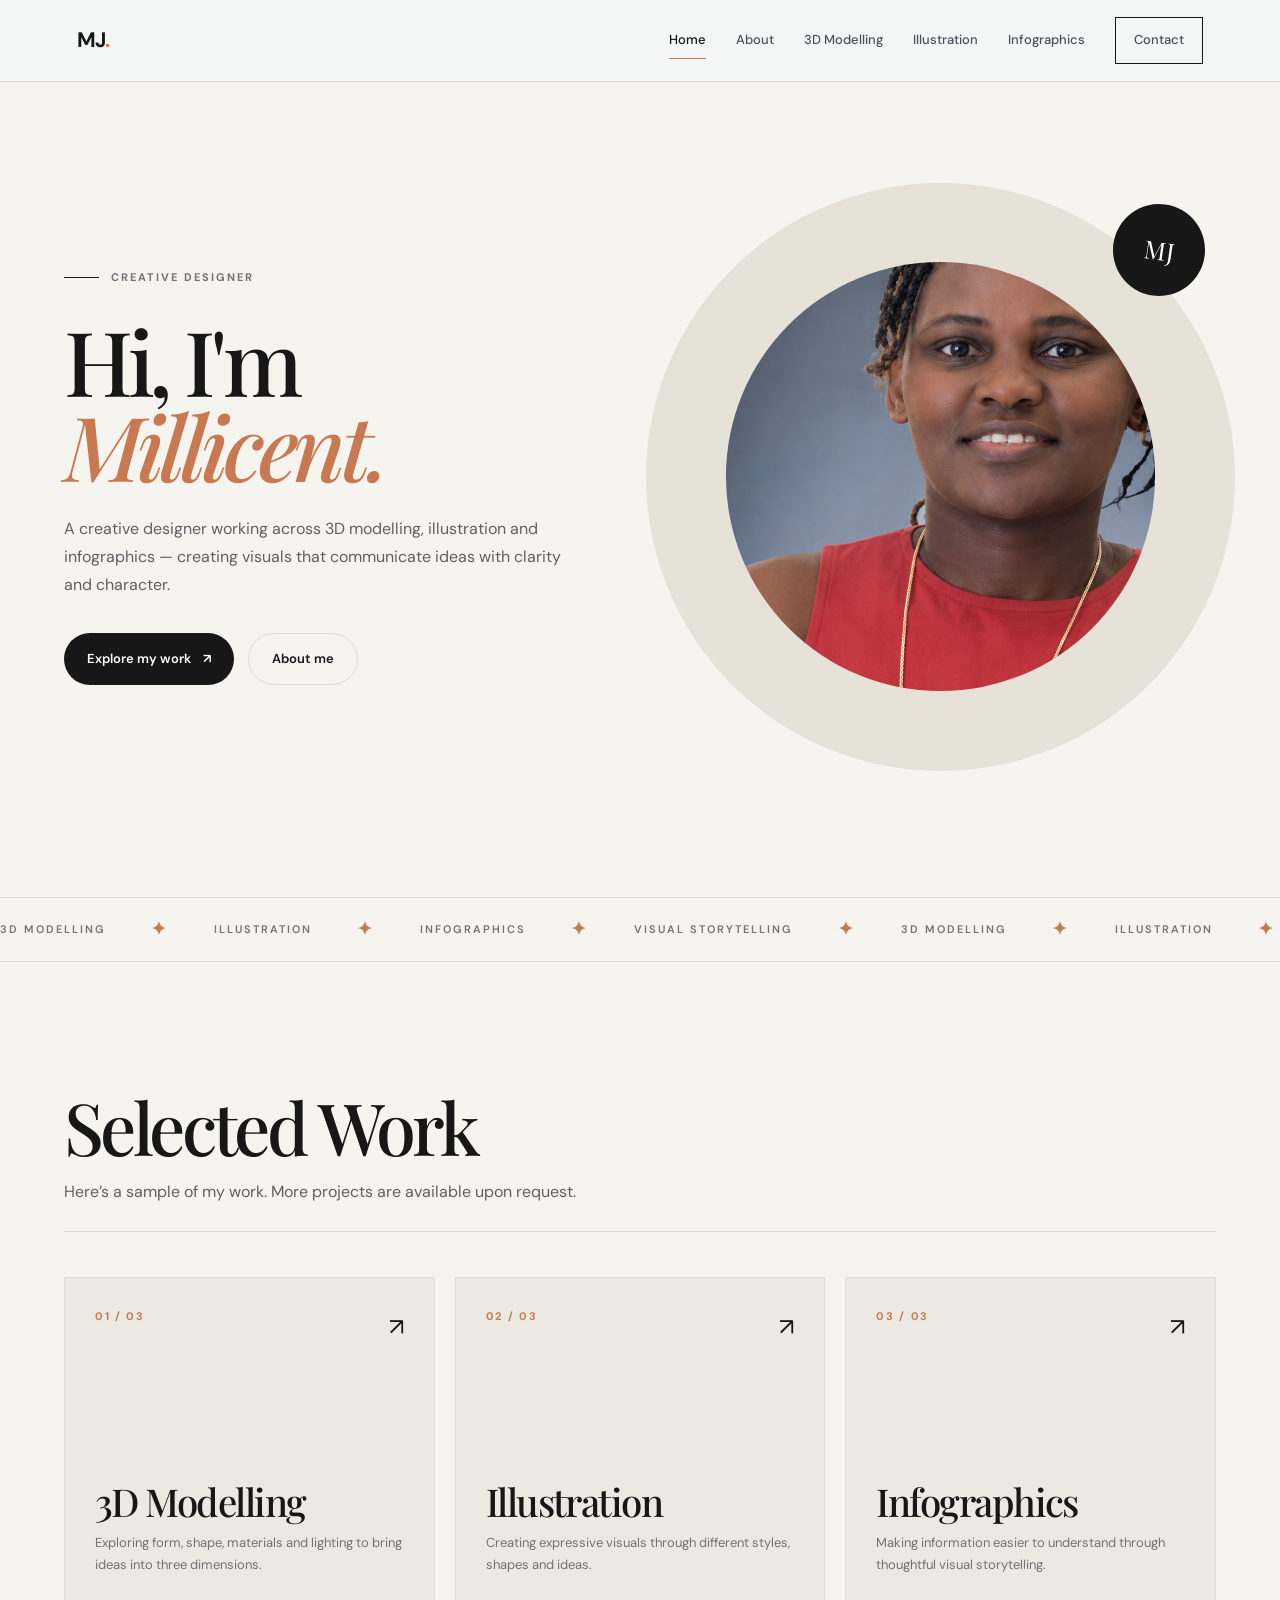
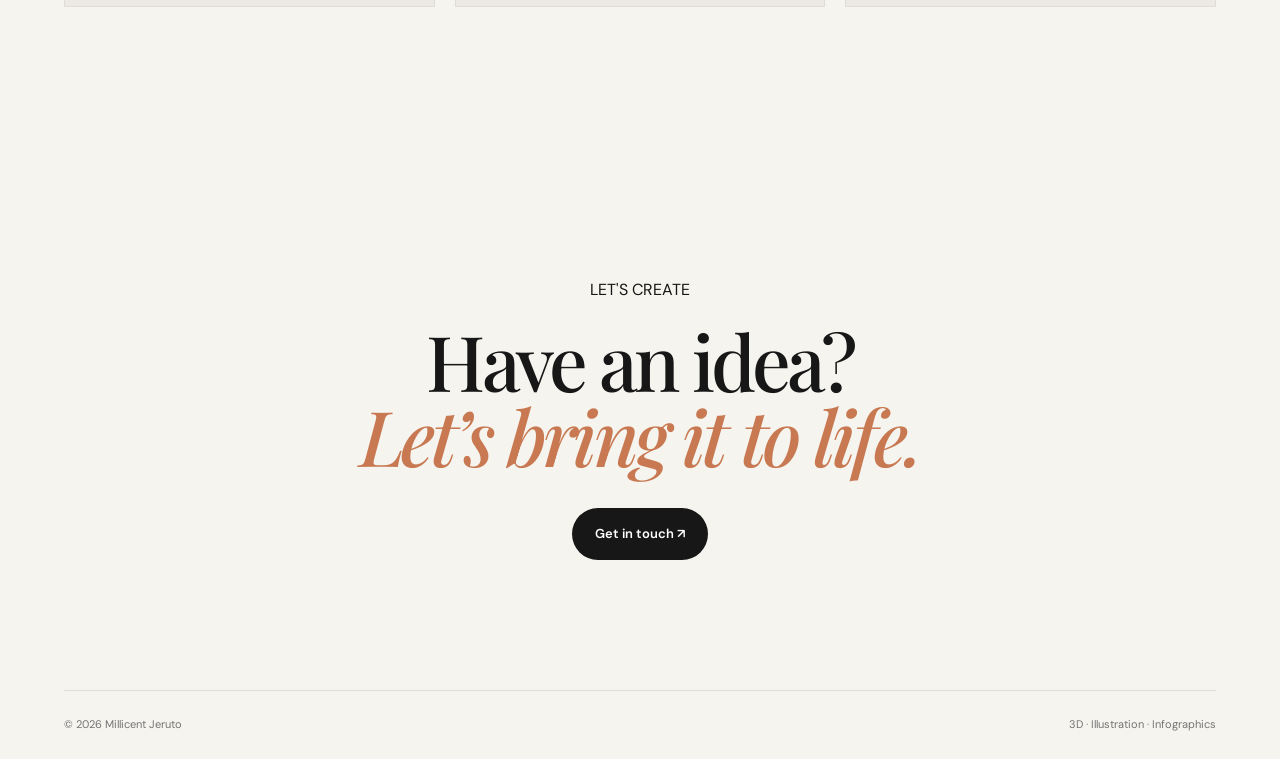
==== index.html @ 06db24f7 "Update index.html" ====
<!DOCTYPE html>
<html lang="en">

<head>
  <meta charset="UTF-8">
  <meta name="viewport" content="width=device-width, initial-scale=1.0">

  <meta
    name="description"
    content="Millicent Jeruto — creative designer specializing in 3D modelling, illustration and infographics."
  >

  <title>Millicent Jeruto | Creative Designer</title>

  <link rel="preconnect" href="https://fonts.googleapis.com">
  <link rel="preconnect" href="https://fonts.gstatic.com" crossorigin>

  <link
    href="https://fonts.googleapis.com/css2?family=DM+Sans:wght@400;500;600;700&family=Playfair+Display:ital,wght@0,500;0,600;1,500&display=swap"
    rel="stylesheet"
  >

  <link rel="stylesheet" href="style.css">

  <style>

    :root {
      --ink: #171717;
      --muted: #737373;
      --line: #deddd8;
      --paper: #f5f4ef;
      --white: #ffffff;
      --accent: #c87952;
    }

    * {
      box-sizing: border-box;
    }

    html {
      scroll-behavior: smooth;
    }

    body {
      margin: 0;
      background: var(--paper);
      color: var(--ink);
      font-family: "DM Sans", sans-serif;
    }

    a {
      color: inherit;
    }


    /* ================= NAVIGATION ================= */

    .nav {
      position: relative;
      z-index: 20;

      width: 100%;
      margin: 0;
      padding: 16px 6%;

      display: flex;
      align-items: center;
      justify-content: space-between;

      background: #f4f5f5;
      border-bottom: 1px solid var(--line);
    }

    .brand {
      font-size: 21px;
      font-weight: 700;
      letter-spacing: -1px;
      text-decoration: none;
    }

    .brand span {
      color: var(--accent);
    }

    .nav nav {
      display: flex;
      align-items: center;
      gap: 30px;
    }

    .nav nav a {
      text-decoration: none;
      font-size: 13px;
      font-weight: 500;
      position: relative;
      transition: opacity .25s ease;
    }

    .nav nav a:hover {
      opacity: .55;
    }

    .nav nav a.active::after {
      content: "";
      position: absolute;
      left: 0;
      right: 0;
      bottom: -8px;
      height: 1px;
      background: var(--accent);
    }

    .nav .nav-contact {
      padding: 12px 18px;
      border: 1px solid var(--ink);
      border-radius: 0;
    }

    .nav .nav-contact::after {
      display: none;
    }

    .menu-toggle {
      display: none;
      border: 0;
      background: none;
      font-size: 25px;
      cursor: pointer;
    }


    /* ================= HERO ================= */

    .home-hero {
      min-height: calc(100vh - 85px);
      width: min(1400px, 90vw);
      margin: 0 auto;
      padding: 45px 0 70px;

      display: grid;
      grid-template-columns: 1fr 1fr;
      gap: 50px;
      align-items: center;
    }

    .hero-content {
      width: 100%;
      max-width: 620px;
      margin: 0 auto;
    }

    .hero-label {
      display: flex;
      align-items: center;
      gap: 12px;

      margin-bottom: 30px;

      font-size: 11px;
      font-weight: 700;
      letter-spacing: .18em;

      color: var(--muted);
    }

    .hero-label::before {
      content: "";

      width: 35px;
      height: 1px;

      background: var(--ink);
    }

    .home-hero h1 {
      font-family: "Playfair Display", serif;

      font-size: clamp(58px, 7vw, 100px);

      line-height: .95;
      letter-spacing: -.06em;

      font-weight: 500;

      margin: 0;
    }

    .home-hero h1 em {
      font-style: italic;
      color: var(--accent);
    }

    .hero-description {
      max-width: 500px;

      margin: 28px 0 34px;

      font-size: 16px;
      line-height: 1.75;

      color: #606060;
    }

    .hero-actions {
      display: flex;
      align-items: center;
      gap: 14px;
      flex-wrap: wrap;
    }

    .home-button {
      display: inline-flex;
      align-items: center;
      justify-content: center;
      gap: 12px;

      min-height: 52px;
      padding: 0 23px;

      border-radius: 100px;

      text-decoration: none;

      font-size: 13px;
      font-weight: 600;

      transition:
        transform .25s ease,
        background .25s ease,
        color .25s ease;
    }

    .home-button:hover {
      transform: translateY(-3px);
    }

    .home-button.dark {
      background: var(--ink);
      color: white;
    }

    .home-button.dark:hover {
      background: var(--accent);
    }

    .home-button.light {
      border: 1px solid var(--line);
      background: transparent;
    }

    .home-button.light:hover {
      background: white;
    }


    /* ================= HERO IMAGE ================= */

    .hero-art {
      position: relative;

      min-height: 650px;
      width: 100%;

      display: flex;
      align-items: center;
      justify-content: center;
    }

    .hero-circle {
      position: absolute;

      width: min(46vw, 650px);
      height: min(46vw, 650px);

      border-radius: 50%;

      background: #e7e2d8;
    }

    .portrait {
      position: relative;
      z-index: 2;

      width: min(39vw, 520px);
      height: min(39vw, 520px);

      overflow: hidden;

      background: transparent;

      border-radius: 50%;
      border: none;
      box-shadow: none;
    }

    .portrait img {
      width: 100%;
      height: 100%;

      display: block;

      border-radius: 50%;

      object-fit: cover;
      object-position: center;

      transform: scale(.86);
    }

    .portrait-placeholder {
      width: 100%;
      height: 100%;

      display: none;
      flex-direction: column;

      justify-content: center;
      align-items: center;

      text-align: center;

      border-radius: 50%;
    }

    .portrait-placeholder strong {
      font-family: "Playfair Display", serif;
      font-size: 90px;
      font-weight: 500;
    }

    .portrait-placeholder span {
      font-size: 10px;
      letter-spacing: .15em;
      text-transform: uppercase;
    }


    /* ================= FLOATING MJ ================= */

    .floating-number {
      position: absolute;
      z-index: 4;

      top: 8%;
      right: 2%;

      width: 92px;
      height: 92px;

      border-radius: 50%;

      background: var(--ink);
      color: white;

      display: flex;
      justify-content: center;
      align-items: center;

      font-family: "Playfair Display", serif;
      font-size: 25px;

      transform: rotate(8deg);
    }


    /* ================= MARQUEE ================= */

    .marquee {
      width: 100%;

      overflow: hidden;

      border-top: 1px solid var(--line);
      border-bottom: 1px solid var(--line);

      padding: 17px 0;
    }

    .marquee-track {
      display: flex;
      width: max-content;

      animation: marquee 24s linear infinite;

      will-change: transform;
    }

    .marquee-group {
      display: flex;
      align-items: center;
      flex-shrink: 0;
    }

    .marquee span {
      margin-right: 45px;

      white-space: nowrap;

      font-size: 11px;
      letter-spacing: .18em;
      font-weight: 600;

      color: var(--muted);
    }

    .marquee .dot {
      color: var(--accent);
      font-size: 18px;
    }

    @keyframes marquee {

      from {
        transform: translateX(0);
      }

      to {
        transform: translateX(-50%);
      }

    }


    /* ================= SELECTED WORK ================= */

    .selected-work {
      padding: 130px 5vw 140px;
    }

    .selected-work-inner {
      width: min(1250px, 100%);
      margin: auto;
    }

    .selected-work-heading {
      margin-bottom: 45px;

      border-bottom: 1px solid var(--line);

      padding-bottom: 25px;
    }

    .selected-work-heading h2 {
      margin: 0;

      font-family: "Playfair Display", serif;

      font-size: clamp(48px, 6vw, 72px);

      line-height: .95;

      font-weight: 500;

      letter-spacing: -.05em;
    }

    .selected-work-intro {
      margin: 18px 0 0;

      max-width: 520px;

      font-size: 16px;

      line-height: 1.75;

      color: #606060;
    }

    .selected-work-grid {
      display: grid;

      grid-template-columns: repeat(3, 1fr);

      gap: 20px;
    }

    .work-card {
      position: relative;

      min-height: 330px;

      padding: 30px;

      display: flex;
      flex-direction: column;
      justify-content: space-between;

      background: #ebe9e2;

      border: 1px solid var(--line);

      text-decoration: none;

      overflow: hidden;

      transition:
        transform .35s ease,
        background .35s ease,
        color .35s ease;
    }

    .work-card:hover {
      transform: translateY(-8px);

      background: var(--ink);

      color: white;
    }

    .work-card-top {
      position: relative;
      z-index: 2;

      display: flex;

      justify-content: space-between;
      align-items: flex-start;
    }

    .work-number {
      color: var(--accent);

      font-size: 11px;

      font-weight: 700;

      letter-spacing: .15em;
    }

    .work-arrow {
      font-size: 24px;

      transition: transform .3s ease;
    }

    .work-card:hover .work-arrow {
      transform: translate(5px, -5px);
    }

    .work-card-bottom {
      position: relative;
      z-index: 2;
    }

    .work-card h3 {
      margin: 0 0 12px;

      font-family: "Playfair Display", serif;

      font-size: clamp(30px, 3vw, 42px);

      line-height: 1;

      font-weight: 500;

      letter-spacing: -.04em;
    }

    .work-card p {
      max-width: 330px;

      margin: 0;

      color: var(--muted);

      font-size: 13px;

      line-height: 1.7;

      transition: color .35s ease;
    }

    .work-card:hover p {
      color: #bdbdbd;
    }


    /* ================= CTA ================= */

    .home-cta {
      padding: 130px 5vw;

      text-align: center;
    }

    .home-cta h2 {
      margin: 20px auto 35px;

      font-family: "Playfair Display", serif;

      font-size: clamp(48px, 6vw, 82px);

      line-height: .98;

      font-weight: 500;

      letter-spacing: -.05em;
    }

    .home-cta h2 em {
      color: var(--accent);
    }


    /* ================= FOOTER ================= */

    footer {
      width: 90vw;

      max-width: 1400px;

      margin: auto;

      padding: 25px 0;

      border-top: 1px solid var(--line);

      display: flex;

      justify-content: space-between;

      gap: 20px;

      color: var(--muted);

      font-size: 11px;
    }


    /* ================= TABLET ================= */

    @media (max-width: 900px) {

      .nav {
        width: 100%;

        padding-left: 6%;
        padding-right: 6%;
      }

      .nav nav {
        display: none;
      }

      .menu-toggle {
        display: block;
      }

      .home-hero {
        width: 88vw;

        grid-template-columns: 1fr;

        padding: 60px 0;

        text-align: center;
      }

      .hero-content {
        max-width: 650px;

        margin: auto;
      }

      .hero-label {
        justify-content: center;
      }

      .hero-description {
        margin-left: auto;
        margin-right: auto;
      }

      .hero-actions {
        justify-content: center;
      }

      .hero-art {
        min-height: 570px;
      }

      .hero-circle {
        width: 500px;
        height: 500px;
      }

      .portrait {
        width: 430px;
        height: 430px;
      }

      .selected-work {
        padding: 110px 6vw;
      }

      .selected-work-grid {
        grid-template-columns: 1fr;
      }

      .work-card {
        min-height: 280px;
      }

      .selected-work-heading {
        text-align: center;
      }

      .selected-work-intro {
        margin-left: auto;
        margin-right: auto;
      }

    }


    /* ================= MOBILE ================= */

    @media (max-width: 600px) {

      .nav {
        width: 100%;

        padding: 22px 6%;
      }

      .home-hero {
        width: 88vw;

        padding: 40px 0 60px;
      }

      .home-hero h1 {
        font-size: 58px;
      }

      .hero-description {
        font-size: 15px;
      }

      .hero-art {
        min-height: 450px;
      }

      .hero-circle {
        width: 350px;
        height: 350px;
      }

      .portrait {
        width: 320px;
        height: 320px;
      }

      .portrait img {
        transform: scale(.82);
      }

      .floating-number {
        width: 68px;
        height: 68px;

        font-size: 20px;

        right: 0;
      }

      .marquee span {
        margin-right: 32px;
      }

      .selected-work {
        padding: 90px 6vw;
      }

      .selected-work-heading {
        margin-bottom: 30px;
      }

      .selected-work-heading h2 {
        font-size: 48px;
      }

      .selected-work-intro {
        font-size: 15px;
      }

      .selected-work-grid {
        gap: 15px;
      }

      .work-card {
        min-height: 250px;

        padding: 25px;
      }

      .work-card h3 {
        font-size: 32px;
      }

      .work-card p {
        font-size: 13px;
      }

      .home-cta {
        padding: 90px 6vw;
      }

      footer {
        width: 88vw;

        flex-direction: column;

        text-align: center;
      }

    }

  </style>
</head>


<body>


  <!-- ================= NAVIGATION ================= -->

  <header class="nav">

    <a class="brand" href="index.html">
      MJ<span>.</span>
    </a>

    <button class="menu-toggle" aria-label="Open menu">
      ☰
    </button>

    <nav>

      <a class="active" href="index.html">
        Home
      </a>

      <a href="about.html">
        About
      </a>

      <a href="3d-modelling.html">
        3D Modelling
      </a>

      <a href="illustration.html">
        Illustration
      </a>

      <a href="infographics.html">
        Infographics
      </a>

      <a class="nav-contact" href="contact.html">
        Contact
      </a>

    </nav>

  </header>


  <main>


    <!-- ================= HERO ================= -->

    <section class="home-hero">

      <div class="hero-content">

        <div class="hero-label">
          CREATIVE DESIGNER
        </div>

        <h1>
          Hi, I'm<br>
          <em>Millicent.</em>
        </h1>

        <p class="hero-description">
          A creative designer working across 3D modelling, illustration and
          infographics — creating visuals that communicate ideas with
          clarity and character.
        </p>

        <div class="hero-actions">

          <a
            class="home-button dark"
            href="3d-modelling.html"
          >
            Explore my work
            <span>↗</span>
          </a>

          <a
            class="home-button light"
            href="about.html"
          >
            About me
          </a>

        </div>

      </div>


      <!-- ================= PROFILE IMAGE ================= -->

      <div class="hero-art">

        <div class="hero-circle"></div>

        <div class="portrait">

          <img
            src="pfp.png"
            alt="Portrait of Millicent Jeruto"
            onerror="
              this.style.display='none';
              this.nextElementSibling.style.display='flex';
            "
          >

          <div class="portrait-placeholder">

            <strong>
              MJ
            </strong>

            <span>
              Creative Designer
            </span>

          </div>

        </div>

        <div class="floating-number">
          MJ
        </div>

      </div>

    </section>


    <!-- ================= CONTINUOUS MARQUEE ================= -->

    <div class="marquee">

      <div class="marquee-track">

        <!-- FIRST COPY -->

        <div class="marquee-group">

          <span>3D MODELLING</span>
          <span class="dot">✦</span>

          <span>ILLUSTRATION</span>
          <span class="dot">✦</span>

          <span>INFOGRAPHICS</span>
          <span class="dot">✦</span>

          <span>VISUAL STORYTELLING</span>
          <span class="dot">✦</span>

        </div>


        <!-- IDENTICAL SECOND COPY FOR SEAMLESS LOOP -->

        <div class="marquee-group" aria-hidden="true">

          <span>3D MODELLING</span>
          <span class="dot">✦</span>

          <span>ILLUSTRATION</span>
          <span class="dot">✦</span>

          <span>INFOGRAPHICS</span>
          <span class="dot">✦</span>

          <span>VISUAL STORYTELLING</span>
          <span class="dot">✦</span>

        </div>

      </div>

    </div>


    <!-- ================= SELECTED WORK ================= -->

    <section class="selected-work">

      <div class="selected-work-inner">

        <div class="selected-work-heading">

          <h2>
            Selected Work
          </h2>

          <p class="selected-work-intro">
            Here’s a sample of my work. More projects are available upon request.
          </p>

        </div>


        <div class="selected-work-grid">


          <!-- 3D MODELLING -->

          <a
            class="work-card"
            href="3d-modelling.html"
          >

            <div class="work-card-top">

              <span class="work-number">
                01 / 03
              </span>

              <span class="work-arrow">
                ↗
              </span>

            </div>


            <div class="work-card-bottom">

              <h3>
                3D Modelling
              </h3>

              <p>
                Exploring form, shape, materials and lighting
                to bring ideas into three dimensions.
              </p>

            </div>

          </a>


          <!-- ILLUSTRATION -->

          <a
            class="work-card"
            href="illustration.html"
          >

            <div class="work-card-top">

              <span class="work-number">
                02 / 03
              </span>

              <span class="work-arrow">
                ↗
              </span>

            </div>


            <div class="work-card-bottom">

              <h3>
                Illustration
              </h3>

              <p>
                Creating expressive visuals through different
                styles, shapes and ideas.
              </p>

            </div>

          </a>


          <!-- INFOGRAPHICS -->

          <a
            class="work-card"
            href="infographics.html"
          >

            <div class="work-card-top">

              <span class="work-number">
                03 / 03
              </span>

              <span class="work-arrow">
                ↗
              </span>

            </div>


            <div class="work-card-bottom">

              <h3>
                Infographics
              </h3>

              <p>
                Making information easier to understand through
                thoughtful visual storytelling.
              </p>

            </div>

          </a>

        </div>

      </div>

    </section>


    <!-- ================= CTA ================= -->

    <section class="home-cta">

      <div class="section-label">
        LET'S CREATE
      </div>

      <h2>
        Have an idea?<br>
        <em>Let’s bring it to life.</em>
      </h2>

      <a
        class="home-button dark"
        href="contact.html"
      >
        Get in touch ↗
      </a>

    </section>


  </main>


  <!-- ================= FOOTER ================= -->

  <footer>

    <span>
      © 2026 Millicent Jeruto
    </span>

    <span>
      3D · Illustration · Infographics
    </span>

  </footer>


  <script src="script.js"></script>

</body>

</html>
---- style.css ----
:root{--bg:#f5f6f7;--ink:#11161b;--muted:#69717a;--line:#d9dde1;--accent:#9b4b3f;--card:#fff;--dark:#17212a}*{box-sizing:border-box}html{scroll-behavior:smooth}body{margin:0;background:var(--bg);color:var(--ink);font-family:"DM Sans",Arial,sans-serif;line-height:1.6}a{color:inherit;text-decoration:none}.nav{height:82px;padding:0 6vw;display:flex;align-items:center;justify-content:space-between;border-bottom:1px solid var(--line);background:rgba(245,246,247,.9);backdrop-filter:blur(14px);position:sticky;top:0;z-index:10}.brand{font-size:1.45rem;font-weight:700;letter-spacing:-.06em}.brand span{color:var(--accent)}nav{display:flex;align-items:center;gap:2rem;font-size:.88rem;font-weight:600}nav a{position:relative;color:#48515a}nav a:hover,nav a.active{color:var(--ink)}nav a.active:after{content:"";position:absolute;left:0;right:0;bottom:-10px;height:2px;background:var(--accent)}.nav-contact{border:1px solid var(--ink);padding:.65rem 1rem}.nav-contact.active:after{display:none}.menu-toggle{display:none;border:0;background:none;font-size:1.5rem}.section{padding:8vw 8vw}.hero{min-height:calc(100vh - 82px);display:grid;grid-template-columns:1.05fr .95fr;align-items:center;gap:7vw}.eyebrow{font-size:.72rem;letter-spacing:.18em;font-weight:700;color:var(--accent);margin:0 0 1.2rem}.hero h1,.page-hero h1,.contact-hero h1{font-size:clamp(4rem,8vw,8rem);line-height:.92;letter-spacing:-.07em;margin:0 0 2rem;font-weight:600}.hero h1 em,.page-hero h1 em,.contact-hero h1 em,h2 em{font-family:"Playfair Display",serif;font-weight:500;color:var(--accent)}.lead{font-size:1.15rem;color:var(--muted);max-width:620px}.hero-copy .lead{max-width:540px}.actions{display:flex;gap:1rem;margin-top:2rem;flex-wrap:wrap}.button{display:inline-flex;gap:.8rem;align-items:center;padding:.9rem 1.25rem;font-weight:700;font-size:.88rem;border:1px solid var(--ink);transition:.25s}.button.primary{background:var(--ink);color:#fff}.button.primary:hover{background:var(--accent);border-color:var(--accent)}.button.ghost:hover{background:#fff}.hero-visual{position:relative;max-width:560px;margin:auto;width:100%}.portrait-frame{aspect-ratio:4/5;background:#dfe3e7;overflow:hidden;position:relative}.portrait-frame img{width:100%;height:100%;object-fit:cover;display:block}.image-placeholder{display:flex;align-items:center;justify-content:center;background:linear-gradient(145deg,#dfe5ea,#b8c3cc)}.placeholder-content{text-align:center;color:#66717a;display:flex;flex-direction:column;gap:.25rem}.placeholder-content span{font-family:"Playfair Display";font-size:5rem;color:#fff}.placeholder-content small{font-size:.75rem}.floating-card{position:absolute;right:-35px;bottom:35px;background:var(--dark);color:#fff;padding:1.3rem 1.5rem;min-width:150px}.floating-card span{font-size:.7rem;color:#b7c0c8}.floating-card p{margin:.5rem 0 0;font-size:.82rem}.intro{padding-bottom:4vw}.intro h2,.cta h2{font-size:clamp(2.5rem,5vw,5rem);line-height:1;letter-spacing:-.05em;margin:.3rem 0 1.5rem}.section-text{max-width:560px;color:var(--muted)}.services{padding-top:2vw;display:grid;gap:1px;background:var(--line)}.service-card{background:var(--bg);padding:2rem 0;display:grid;grid-template-columns:70px 1fr 40px;align-items:center;gap:2rem;border-bottom:1px solid var(--line);transition:.25s}.service-card:hover{padding-left:1.2rem;padding-right:1.2rem;background:#fff}.number{color:var(--accent);font-size:.75rem;font-weight:700}.service-card h3{font-size:1.65rem;margin:0 0 .3rem}.service-card p{margin:0;color:var(--muted);max-width:650px}.arrow{font-size:1.5rem}.cta{background:var(--dark);color:#fff;text-align:center;margin-top:5vw}.cta .eyebrow{color:#c98a7e}.cta .lead{margin:auto}.cta .button{margin-top:1rem}.page-hero{padding-bottom:5vw}.page-hero h1{max-width:900px}.about-grid{display:grid;grid-template-columns:.7fr 1fr;gap:8vw;align-items:center;padding-top:2vw}.portrait-frame.small{max-width:430px}.about-grid h2{font-size:clamp(2rem,4vw,4rem);line-height:1.05;letter-spacing:-.05em;margin:.2rem 0 1.5rem}.about-grid p:not(.eyebrow){color:var(--muted);max-width:650px}.portfolio-grid{display:grid;grid-template-columns:1fr 1fr;gap:5rem 2rem;padding-top:2vw}.project.wide{grid-column:1/-1}.work-image{width:100%;aspect-ratio:4/3;overflow:hidden;background:#dce1e5}.project.wide .work-image{aspect-ratio:16/8}.placeholder-work{display:flex;flex-direction:column;align-items:center;justify-content:center;color:#6c767f;background:linear-gradient(135deg,#dfe4e8,#c3ccd3)}.placeholder-work span{font-size:1rem;font-weight:700;letter-spacing:.12em}.placeholder-work small{font-size:.72rem;margin-top:.4rem}.project h3{font-size:1.25rem;margin:1rem 0 .25rem}.project p{color:var(--muted);margin:0}.contact-hero{min-height:calc(100vh - 82px);display:flex;flex-direction:column;justify-content:center}.contact-hero h1{max-width:1000px}.contact-links{margin-top:3rem;max-width:800px}.contact-links a{display:flex;justify-content:space-between;gap:2rem;padding:1.25rem 0;border-bottom:1px solid var(--line)}.contact-links span{color:var(--muted)}footer{display:flex;justify-content:space-between;padding:2rem 8vw;color:#77808a;font-size:.75rem;border-top:1px solid var(--line)}@media(max-width:850px){.nav{padding:0 5vw}.menu-toggle{display:block}nav{display:none;position:absolute;left:0;right:0;top:82px;background:var(--bg);padding:1.5rem 5vw;border-bottom:1px solid var(--line);flex-direction:column;align-items:flex-start;gap:1.2rem}nav.open{display:flex}.hero{grid-template-columns:1fr;padding-top:12vw}.hero-visual{max-width:480px}.floating-card{right:10px}.section{padding:14vw 7vw}.about-grid,.portfolio-grid{grid-template-columns:1fr}.project.wide{grid-column:auto}.contact-links a{flex-direction:column;gap:.2rem}.service-card{grid-template-columns:45px 1fr 25px;gap:1rem}.hero h1,.page-hero h1,.contact-hero h1{font-size:clamp(3.4rem,16vw,6rem)}footer{padding:1.5rem 7vw;gap:1rem;flex-direction:column}}
.gallery-item{position:relative;border:0;padding:0;width:100%;aspect-ratio:4/3;background:#dce1e5;cursor:pointer;overflow:hidden;display:block;text-align:left}
.gallery-item img{width:100%;height:100%;object-fit:cover;display:block;transition:transform .45s ease}
.gallery-item:hover img{transform:scale(1.035)}
.gallery-item .fallback-label{position:absolute;inset:0;display:flex;align-items:center;justify-content:center;color:#69737c;font-weight:700;letter-spacing:.12em;font-size:.85rem;pointer-events:none}
.gallery-item img:not([style*="display: none"]) + .fallback-label{display:none}
.zoom{position:absolute;right:14px;bottom:14px;background:rgba(17,22,27,.88);color:#fff;padding:.5rem .65rem;font-size:1rem;opacity:0;transition:.25s}
.gallery-item:hover .zoom{opacity:1}
.lightbox{position:fixed;inset:0;background:rgba(10,14,18,.94);display:none;align-items:center;justify-content:center;padding:4vw;z-index:100}
.lightbox.open{display:flex}
.lightbox img{max-width:94vw;max-height:90vh;object-fit:contain;box-shadow:0 20px 70px rgba(0,0,0,.45)}
.lightbox-close{position:absolute;top:22px;right:28px;background:none;border:0;color:#fff;font-size:2.5rem;cursor:pointer}
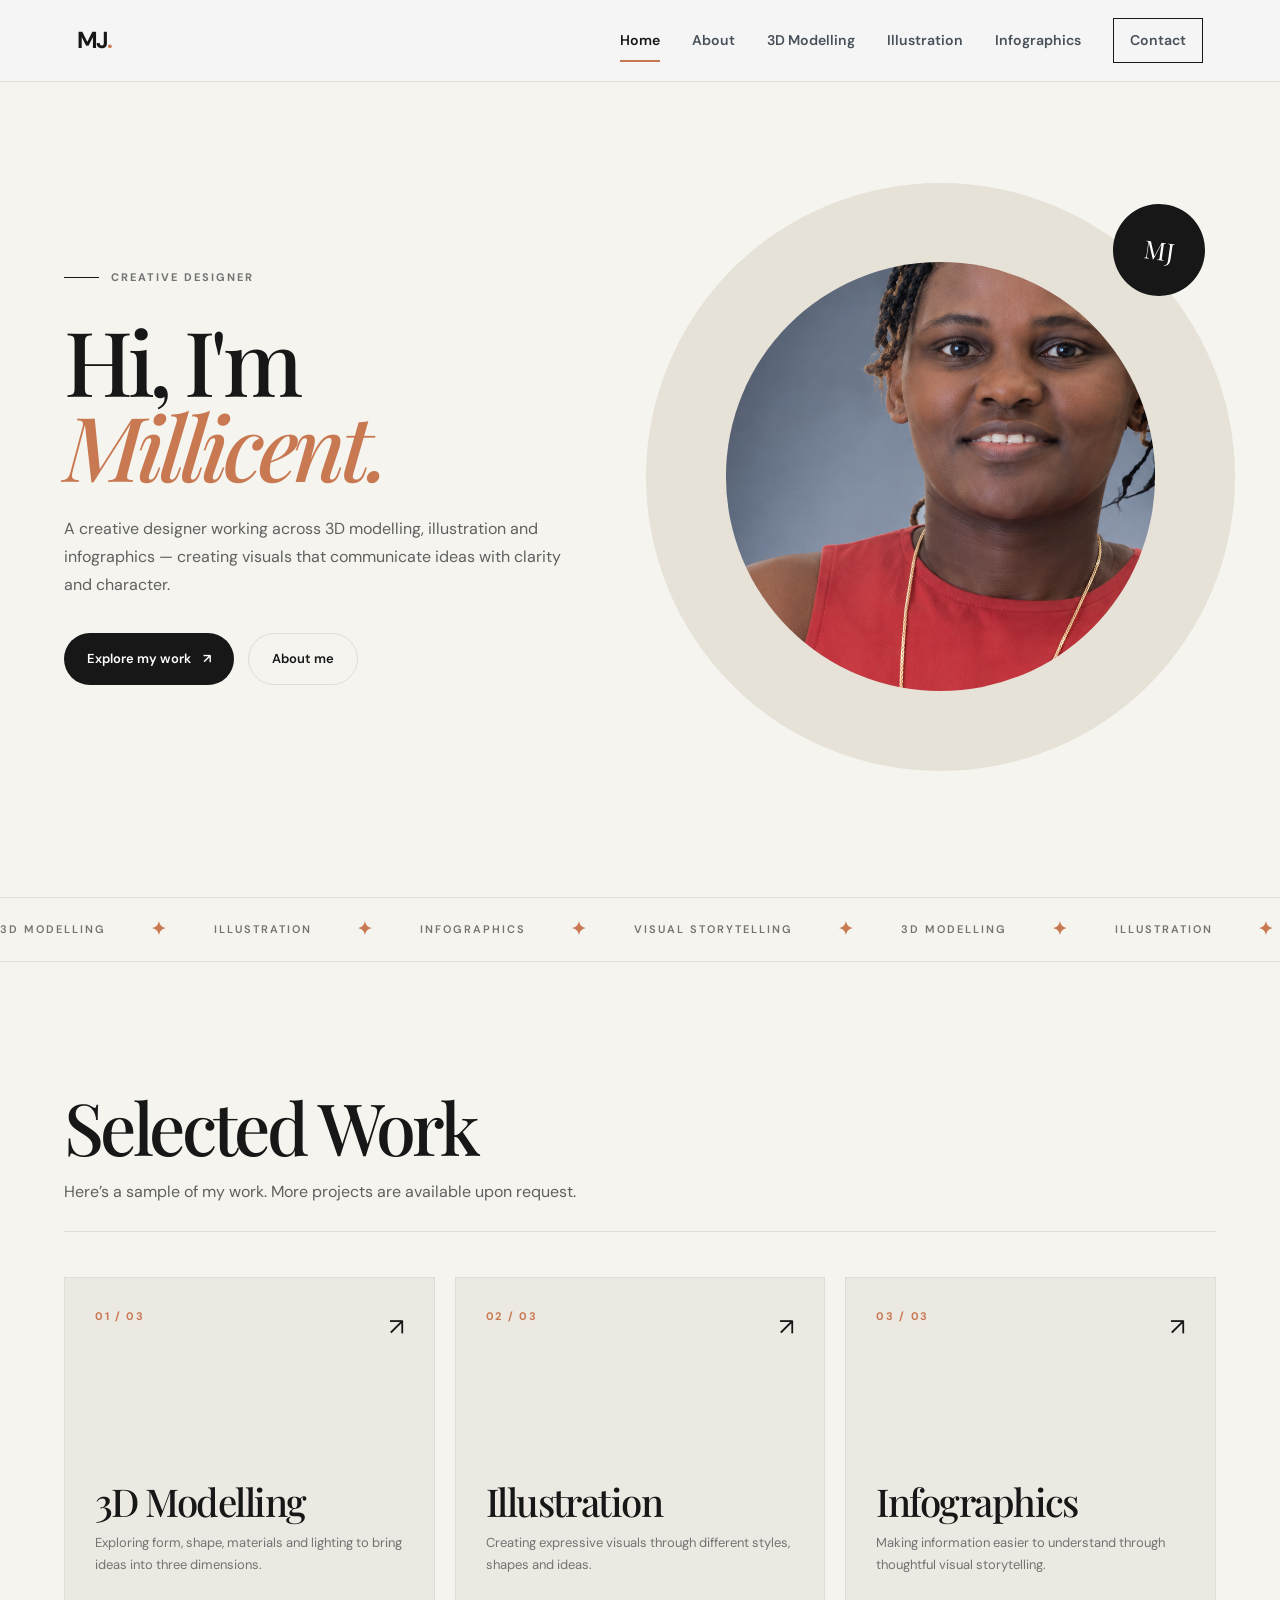
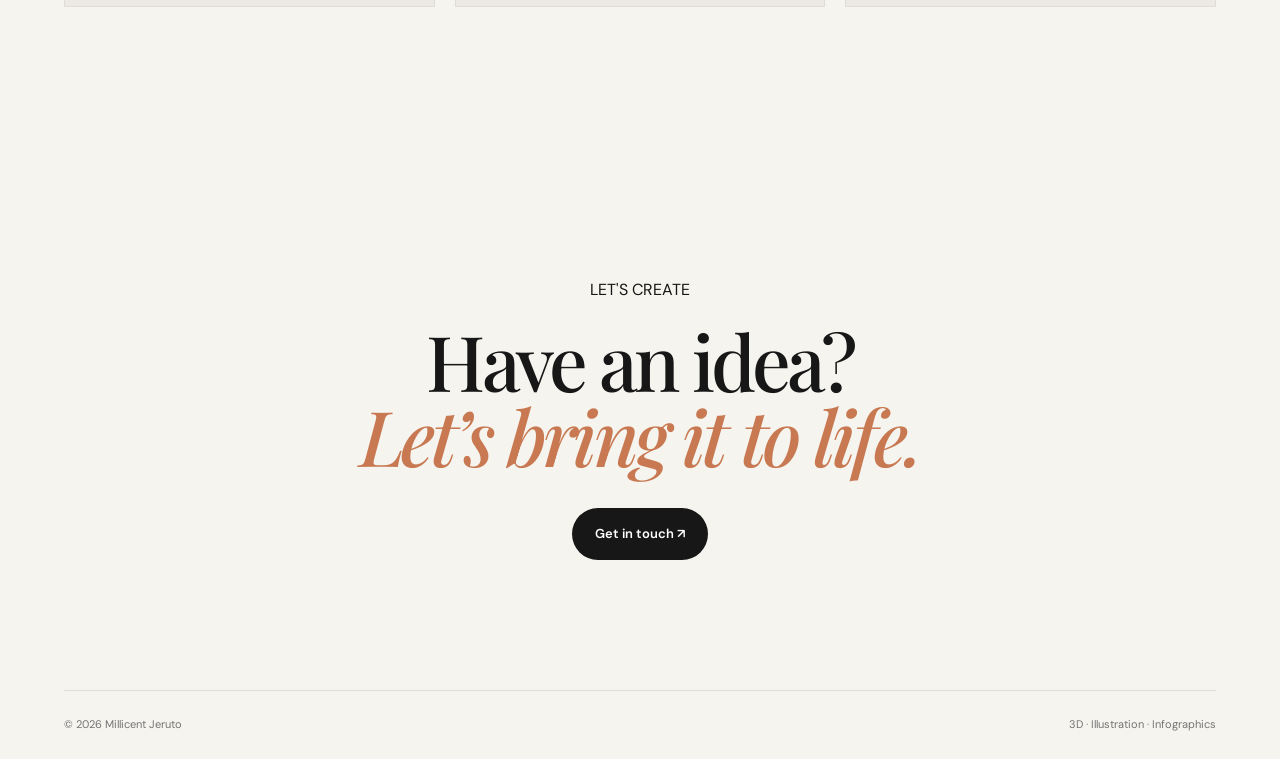
==== commit 7f971ca3: "Update index.html" ====
--- a/index.html
+++ b/index.html
@@ -53,82 +53,6 @@
     }
 
 
-    /* ================= NAVIGATION ================= */
-
-    .nav {
-      position: relative;
-      z-index: 20;
-
-      width: 100%;
-      margin: 0;
-      padding: 16px 6%;
-
-      display: flex;
-      align-items: center;
-      justify-content: space-between;
-
-      background: #f4f5f5;
-      border-bottom: 1px solid var(--line);
-    }
-
-    .brand {
-      font-size: 21px;
-      font-weight: 700;
-      letter-spacing: -1px;
-      text-decoration: none;
-    }
-
-    .brand span {
-      color: var(--accent);
-    }
-
-    .nav nav {
-      display: flex;
-      align-items: center;
-      gap: 30px;
-    }
-
-    .nav nav a {
-      text-decoration: none;
-      font-size: 13px;
-      font-weight: 500;
-      position: relative;
-      transition: opacity .25s ease;
-    }
-
-    .nav nav a:hover {
-      opacity: .55;
-    }
-
-    .nav nav a.active::after {
-      content: "";
-      position: absolute;
-      left: 0;
-      right: 0;
-      bottom: -8px;
-      height: 1px;
-      background: var(--accent);
-    }
-
-    .nav .nav-contact {
-      padding: 12px 18px;
-      border: 1px solid var(--ink);
-      border-radius: 0;
-    }
-
-    .nav .nav-contact::after {
-      display: none;
-    }
-
-    .menu-toggle {
-      display: none;
-      border: 0;
-      background: none;
-      font-size: 25px;
-      cursor: pointer;
-    }
-
-
     /* ================= HERO ================= */
 
     .home-hero {
@@ -153,35 +77,27 @@
       display: flex;
       align-items: center;
       gap: 12px;
-
       margin-bottom: 30px;
 
       font-size: 11px;
       font-weight: 700;
       letter-spacing: .18em;
-
       color: var(--muted);
     }
 
     .hero-label::before {
       content: "";
-
       width: 35px;
       height: 1px;
-
       background: var(--ink);
     }
 
     .home-hero h1 {
       font-family: "Playfair Display", serif;
-
       font-size: clamp(58px, 7vw, 100px);
-
       line-height: .95;
       letter-spacing: -.06em;
-
       font-weight: 500;
-
       margin: 0;
     }
 
@@ -192,12 +108,10 @@
 
     .hero-description {
       max-width: 500px;
-
       margin: 28px 0 34px;
 
       font-size: 16px;
       line-height: 1.75;
-
       color: #606060;
     }
 
@@ -218,7 +132,6 @@
       padding: 0 23px;
 
       border-radius: 100px;
-
       text-decoration: none;
 
       font-size: 13px;
@@ -273,7 +186,6 @@
       height: min(46vw, 650px);
 
       border-radius: 50%;
-
       background: #e7e2d8;
     }
 
@@ -296,7 +208,6 @@
     .portrait img {
       width: 100%;
       height: 100%;
-
       display: block;
 
       border-radius: 50%;
@@ -393,7 +304,6 @@
 
     .marquee span {
       margin-right: 45px;
-
       white-space: nowrap;
 
       font-size: 11px;
@@ -415,7 +325,7 @@
       }
 
       to {
-        transform: translateX(-50%);
+        transform: translateX(-25%);
       }
 
     }
@@ -460,7 +370,6 @@
       max-width: 520px;
 
       font-size: 16px;
-
       line-height: 1.75;
 
       color: #606060;
@@ -631,21 +540,6 @@
 
     @media (max-width: 900px) {
 
-      .nav {
-        width: 100%;
-
-        padding-left: 6%;
-        padding-right: 6%;
-      }
-
-      .nav nav {
-        display: none;
-      }
-
-      .menu-toggle {
-        display: block;
-      }
-
       .home-hero {
         width: 88vw;
 
@@ -716,12 +610,6 @@
     /* ================= MOBILE ================= */
 
     @media (max-width: 600px) {
-
-      .nav {
-        width: 100%;
-
-        padding: 22px 6%;
-      }
 
       .home-hero {
         width: 88vw;
@@ -958,8 +846,6 @@
 
       <div class="marquee-track">
 
-        <!-- FIRST COPY -->
-
         <div class="marquee-group">
 
           <span>3D MODELLING</span>
@@ -977,7 +863,39 @@
         </div>
 
 
-        <!-- IDENTICAL SECOND COPY FOR SEAMLESS LOOP -->
+        <div class="marquee-group" aria-hidden="true">
+
+          <span>3D MODELLING</span>
+          <span class="dot">✦</span>
+
+          <span>ILLUSTRATION</span>
+          <span class="dot">✦</span>
+
+          <span>INFOGRAPHICS</span>
+          <span class="dot">✦</span>
+
+          <span>VISUAL STORYTELLING</span>
+          <span class="dot">✦</span>
+
+        </div>
+
+
+        <div class="marquee-group" aria-hidden="true">
+
+          <span>3D MODELLING</span>
+          <span class="dot">✦</span>
+
+          <span>ILLUSTRATION</span>
+          <span class="dot">✦</span>
+
+          <span>INFOGRAPHICS</span>
+          <span class="dot">✦</span>
+
+          <span>VISUAL STORYTELLING</span>
+          <span class="dot">✦</span>
+
+        </div>
+
 
         <div class="marquee-group" aria-hidden="true">
 
@@ -1041,7 +959,6 @@
 
             </div>
 
-
             <div class="work-card-bottom">
 
               <h3>
@@ -1077,7 +994,6 @@
 
             </div>
 
-
             <div class="work-card-bottom">
 
               <h3>
@@ -1112,7 +1028,6 @@
               </span>
 
             </div>
-
 
             <div class="work-card-bottom">
 
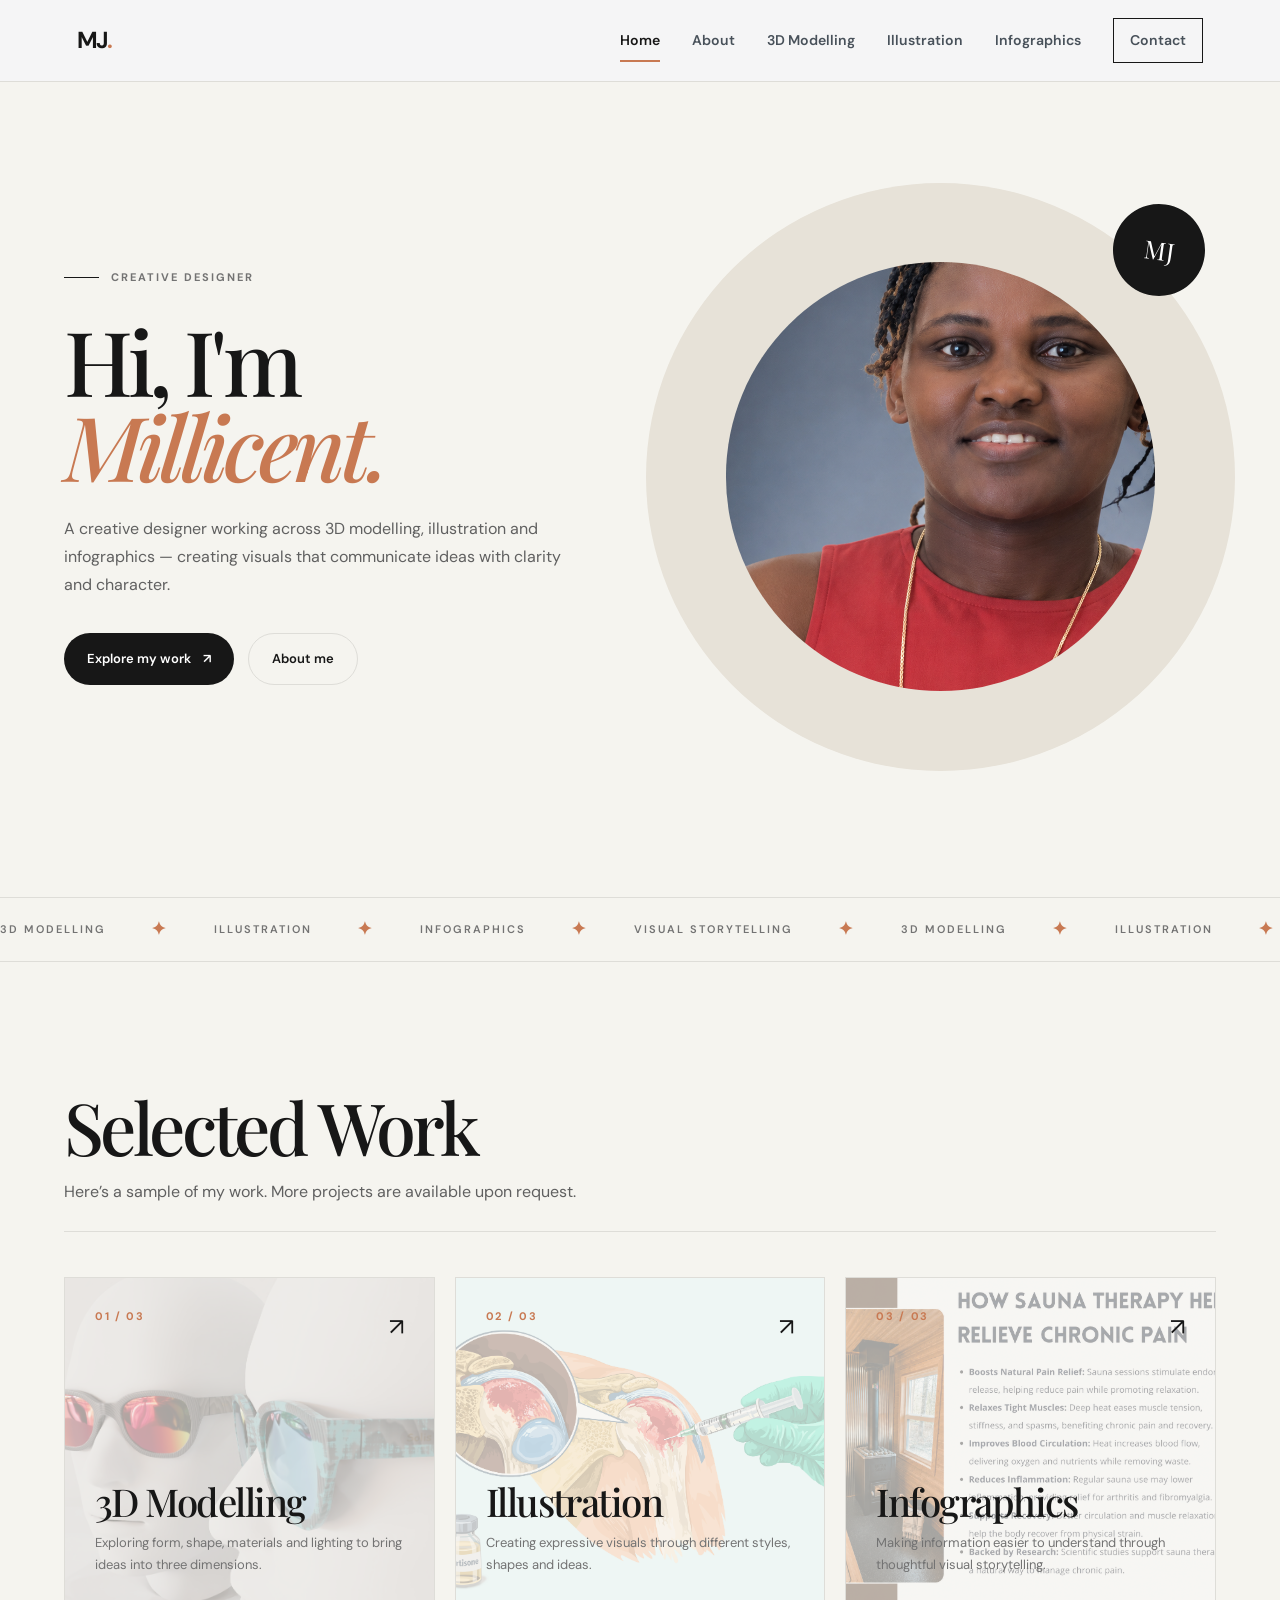
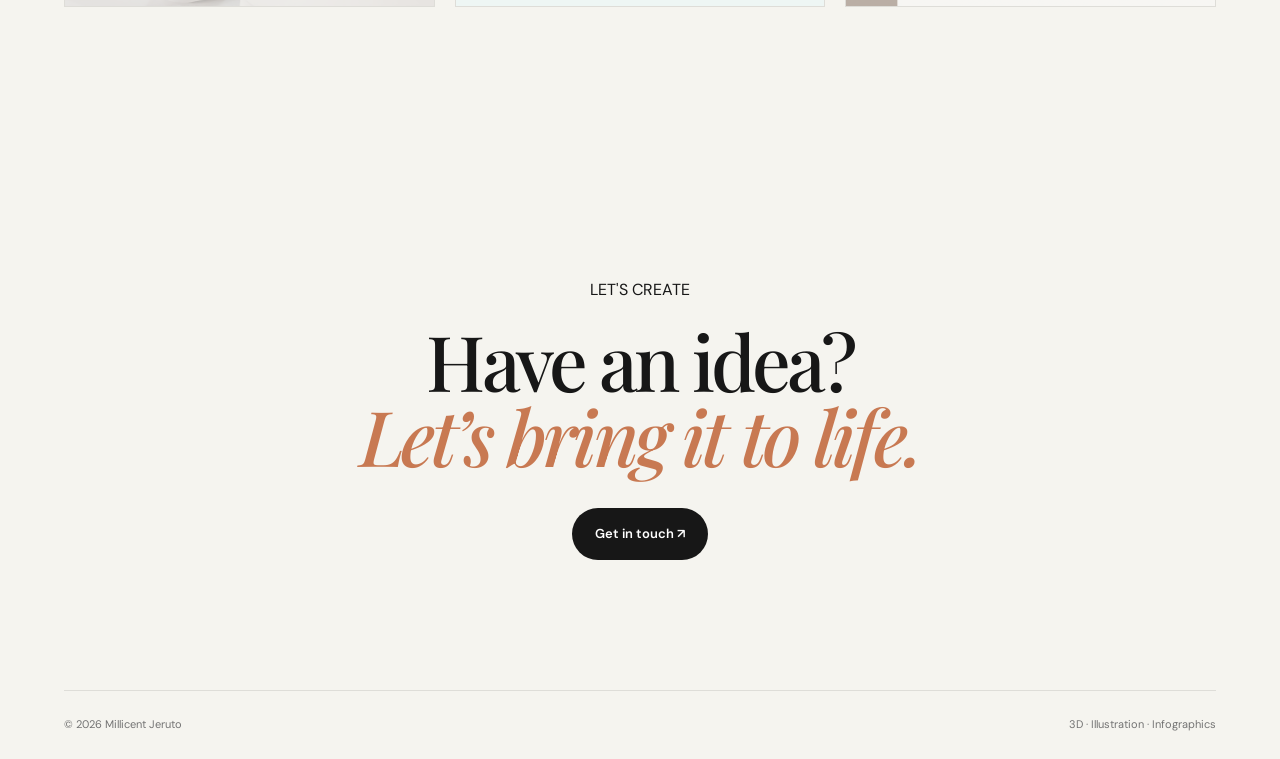
==== commit 9d492729: "Update index.html" ====
--- a/index.html
+++ b/index.html
@@ -394,7 +394,10 @@
       flex-direction: column;
       justify-content: space-between;
 
-      background: #ebe9e2;
+      background-color: #ebe9e2;
+      background-size: cover;
+      background-position: center;
+      background-repeat: no-repeat;
 
       border: 1px solid var(--line);
 
@@ -404,17 +407,54 @@
 
       transition:
         transform .35s ease,
-        background .35s ease,
         color .35s ease;
     }
+
+
+    /* ================= WORK CARD BACKGROUNDS ================= */
+
+    .work-card:nth-child(1) {
+      background-image: url("3d3.jpg");
+    }
+
+    .work-card:nth-child(2) {
+      background-image: url("2.png");
+    }
+
+    .work-card:nth-child(3) {
+      background-image: url("info 4.png");
+    }
+
+
+    /* Light overlay for text readability */
+
+    .work-card::before {
+      content: "";
+
+      position: absolute;
+      inset: 0;
+
+      z-index: 1;
+
+      background: rgba(245, 244, 239, .68);
+
+      transition: background .35s ease;
+    }
+
 
     .work-card:hover {
       transform: translateY(-8px);
 
-      background: var(--ink);
-
       color: white;
     }
+
+
+    /* Darken image slightly when hovering */
+
+    .work-card:hover::before {
+      background: rgba(23, 23, 23, .72);
+    }
+
 
     .work-card-top {
       position: relative;
@@ -1095,5 +1135,4 @@
   <script src="script.js"></script>
 
 </body>
-
 </html>
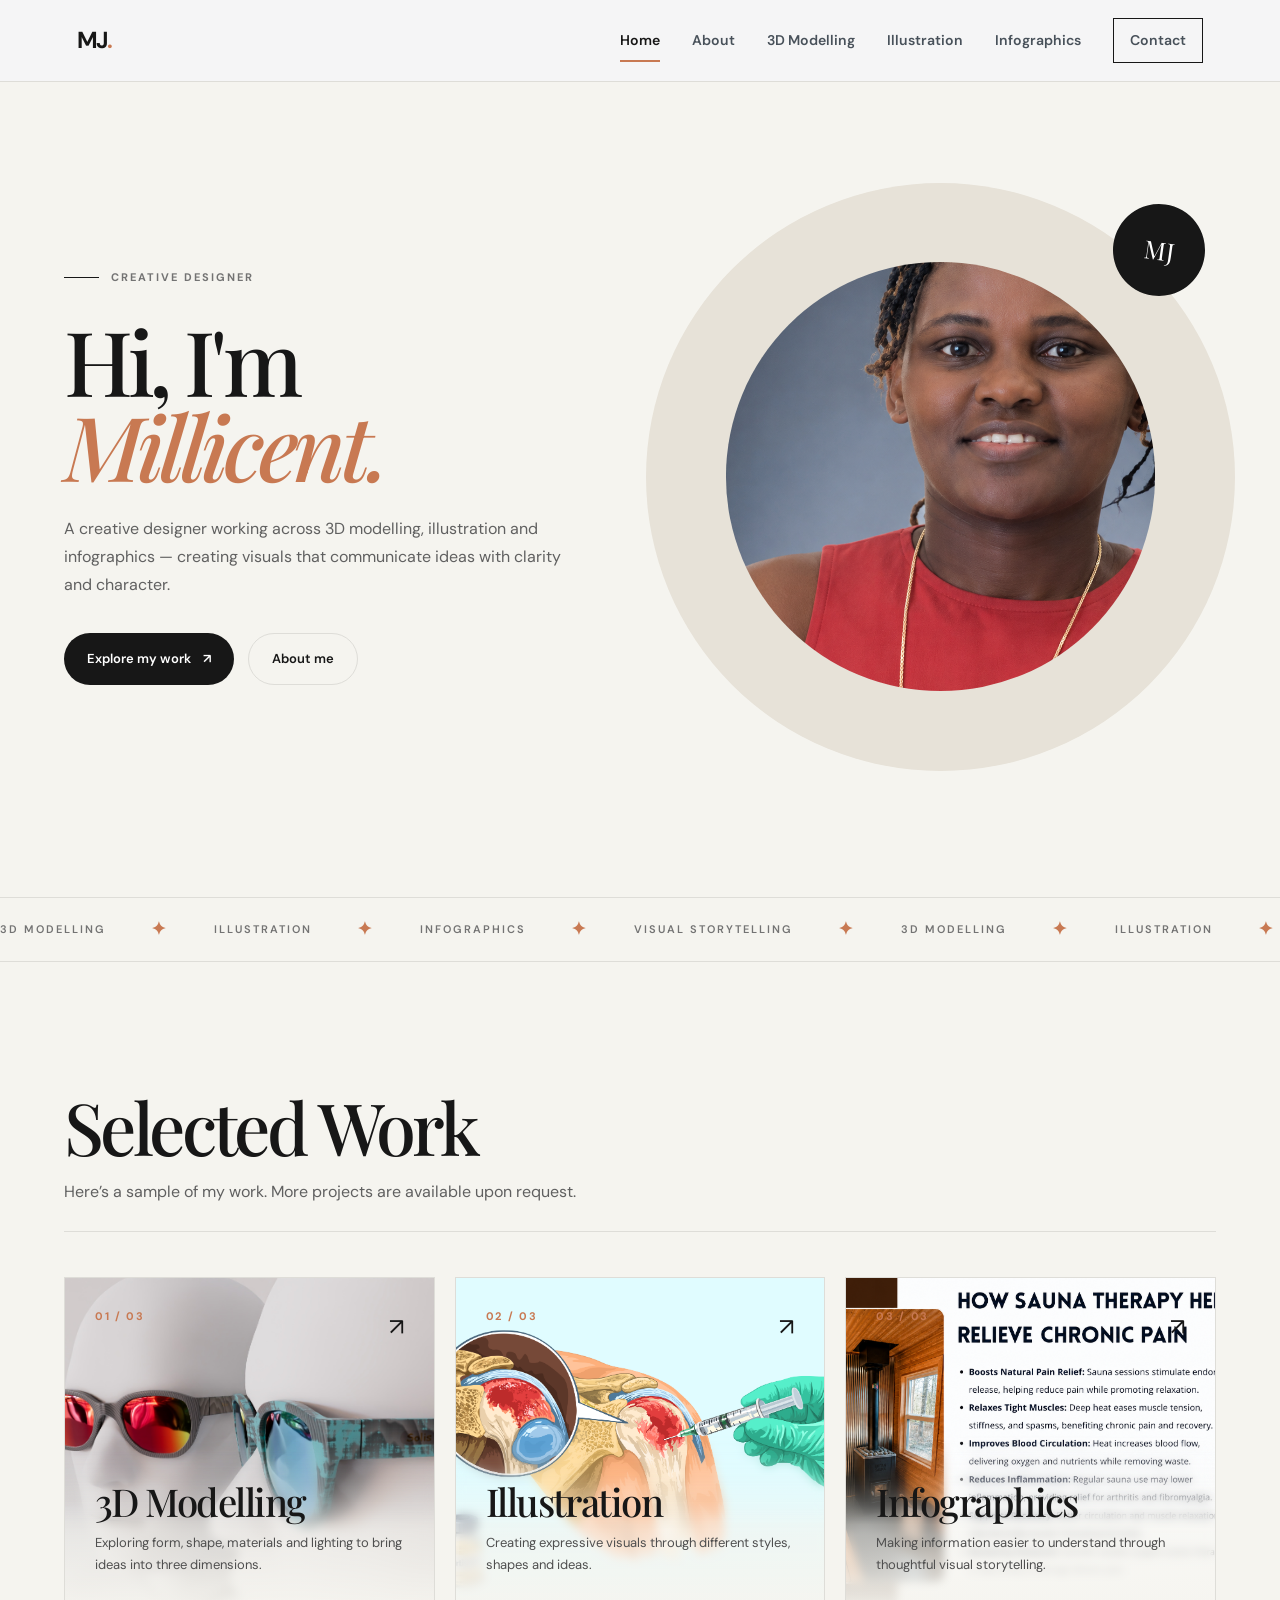
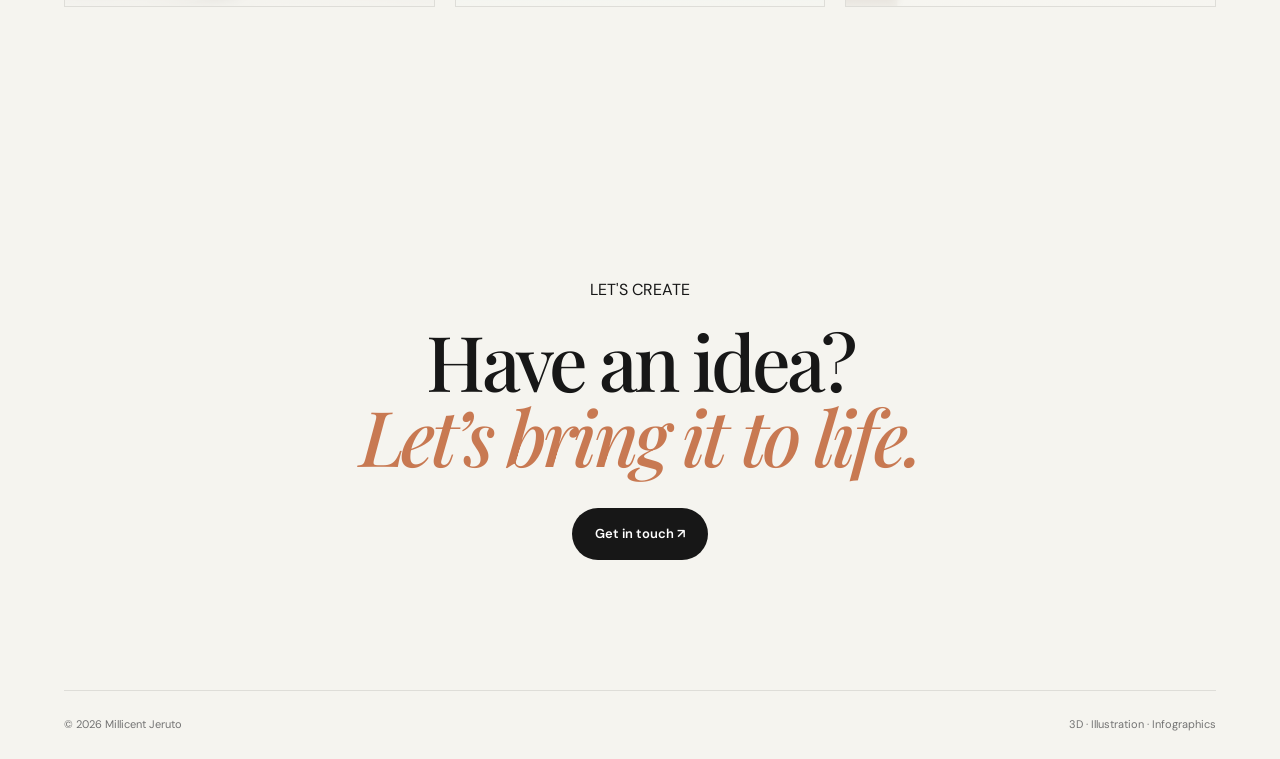
==== commit e60bae2f: "Update index.html" ====
--- a/index.html
+++ b/index.html
@@ -344,9 +344,7 @@
 
     .selected-work-heading {
       margin-bottom: 45px;
-
       border-bottom: 1px solid var(--line);
-
       padding-bottom: 25px;
     }
 
@@ -356,17 +354,13 @@
       font-family: "Playfair Display", serif;
 
       font-size: clamp(48px, 6vw, 72px);
-
       line-height: .95;
-
       font-weight: 500;
-
       letter-spacing: -.05em;
     }
 
     .selected-work-intro {
       margin: 18px 0 0;
-
       max-width: 520px;
 
       font-size: 16px;
@@ -377,150 +371,190 @@
 
     .selected-work-grid {
       display: grid;
-
       grid-template-columns: repeat(3, 1fr);
-
       gap: 20px;
     }
+
+
+    /* ================= WORK CARDS ================= */
 
     .work-card {
       position: relative;
 
       min-height: 330px;
-
       padding: 30px;
 
       display: flex;
       flex-direction: column;
       justify-content: space-between;
 
-      background-color: #ebe9e2;
+      border: 1px solid var(--line);
+
+      text-decoration: none;
+
+      overflow: hidden;
+
       background-size: cover;
       background-position: center;
       background-repeat: no-repeat;
 
-      border: 1px solid var(--line);
-
-      text-decoration: none;
-
-      overflow: hidden;
-
       transition:
         transform .35s ease,
         color .35s ease;
     }
 
-
-    /* ================= WORK CARD BACKGROUNDS ================= */
-
-    .work-card:nth-child(1) {
+    .work-card-3d {
       background-image: url("3d3.jpg");
     }
 
-    .work-card:nth-child(2) {
+    .work-card-illustration {
       background-image: url("2.png");
     }
 
-    .work-card:nth-child(3) {
+    .work-card-infographics {
       background-image: url("info 4.png");
     }
 
 
-    /* Light overlay for text readability */
-
-    .work-card::before {
+    /* ================= BOTTOM GRADIENT BLUR ================= */
+
+    .work-card::after {
       content: "";
 
       position: absolute;
-      inset: 0;
+
+      left: 0;
+      right: 0;
+      bottom: 0;
+
+      height: 52%;
 
       z-index: 1;
 
-      background: rgba(245, 244, 239, .68);
-
-      transition: background .35s ease;
-    }
-
+      background: linear-gradient(
+        to bottom,
+        rgba(245, 244, 239, 0) 0%,
+        rgba(245, 244, 239, .25) 24%,
+        rgba(245, 244, 239, .68) 58%,
+        rgba(245, 244, 239, .96) 100%
+      );
+
+      backdrop-filter: blur(5px);
+      -webkit-backdrop-filter: blur(5px);
+
+      -webkit-mask-image: linear-gradient(
+        to bottom,
+        transparent 0%,
+        rgba(0,0,0,.35) 22%,
+        black 52%,
+        black 100%
+      );
+
+      mask-image: linear-gradient(
+        to bottom,
+        transparent 0%,
+        rgba(0,0,0,.35) 22%,
+        black 52%,
+        black 100%
+      );
+
+      pointer-events: none;
+
+      transition:
+        background .35s ease,
+        backdrop-filter .35s ease;
+    }
+
+
+    /* ================= CARD TOP ================= */
+
+    .work-card-top {
+      position: relative;
+      z-index: 3;
+
+      display: flex;
+      justify-content: space-between;
+      align-items: flex-start;
+    }
+
+    .work-number {
+      color: var(--accent);
+
+      font-size: 11px;
+      font-weight: 700;
+      letter-spacing: .15em;
+    }
+
+    .work-arrow {
+      color: var(--ink);
+
+      font-size: 24px;
+
+      transition:
+        transform .3s ease,
+        color .3s ease;
+    }
+
+
+    /* ================= CARD TEXT ================= */
+
+    .work-card-bottom {
+      position: relative;
+      z-index: 3;
+    }
+
+    .work-card h3 {
+      margin: 0 0 12px;
+
+      font-family: "Playfair Display", serif;
+
+      font-size: clamp(30px, 3vw, 42px);
+
+      line-height: 1;
+
+      font-weight: 500;
+
+      letter-spacing: -.04em;
+
+      color: var(--ink);
+    }
+
+    .work-card p {
+      max-width: 330px;
+
+      margin: 0;
+
+      color: #4f4f4f;
+
+      font-size: 13px;
+
+      line-height: 1.7;
+
+      transition: color .35s ease;
+    }
+
+
+    /* ================= HOVER ================= */
 
     .work-card:hover {
       transform: translateY(-8px);
-
-      color: white;
-    }
-
-
-    /* Darken image slightly when hovering */
-
-    .work-card:hover::before {
-      background: rgba(23, 23, 23, .72);
-    }
-
-
-    .work-card-top {
-      position: relative;
-      z-index: 2;
-
-      display: flex;
-
-      justify-content: space-between;
-      align-items: flex-start;
-    }
-
-    .work-number {
-      color: var(--accent);
-
-      font-size: 11px;
-
-      font-weight: 700;
-
-      letter-spacing: .15em;
-    }
-
-    .work-arrow {
-      font-size: 24px;
-
-      transition: transform .3s ease;
     }
 
     .work-card:hover .work-arrow {
       transform: translate(5px, -5px);
     }
 
-    .work-card-bottom {
-      position: relative;
-      z-index: 2;
-    }
-
-    .work-card h3 {
-      margin: 0 0 12px;
-
-      font-family: "Playfair Display", serif;
-
-      font-size: clamp(30px, 3vw, 42px);
-
-      line-height: 1;
-
-      font-weight: 500;
-
-      letter-spacing: -.04em;
-    }
-
-    .work-card p {
-      max-width: 330px;
-
-      margin: 0;
-
-      color: var(--muted);
-
-      font-size: 13px;
-
-      line-height: 1.7;
-
-      transition: color .35s ease;
-    }
-
-    .work-card:hover p {
-      color: #bdbdbd;
+    .work-card:hover::after {
+      background: linear-gradient(
+        to bottom,
+        rgba(245, 244, 239, 0) 0%,
+        rgba(245, 244, 239, .32) 24%,
+        rgba(245, 244, 239, .76) 58%,
+        rgba(245, 244, 239, .98) 100%
+      );
+
+      backdrop-filter: blur(7px);
+      -webkit-backdrop-filter: blur(7px);
     }
 
 
@@ -528,7 +562,6 @@
 
     .home-cta {
       padding: 130px 5vw;
-
       text-align: center;
     }
 
@@ -555,19 +588,15 @@
 
     footer {
       width: 90vw;
-
       max-width: 1400px;
 
       margin: auto;
-
       padding: 25px 0;
 
       border-top: 1px solid var(--line);
 
       display: flex;
-
       justify-content: space-between;
-
       gap: 20px;
 
       color: var(--muted);
@@ -592,7 +621,6 @@
 
       .hero-content {
         max-width: 650px;
-
         margin: auto;
       }
 
@@ -653,7 +681,6 @@
 
       .home-hero {
         width: 88vw;
-
         padding: 40px 0 60px;
       }
 
@@ -718,8 +745,11 @@
 
       .work-card {
         min-height: 250px;
-
         padding: 25px;
+      }
+
+      .work-card::after {
+        height: 58%;
       }
 
       .work-card h3 {
@@ -902,7 +932,6 @@
 
         </div>
 
-
         <div class="marquee-group" aria-hidden="true">
 
           <span>3D MODELLING</span>
@@ -919,7 +948,6 @@
 
         </div>
 
-
         <div class="marquee-group" aria-hidden="true">
 
           <span>3D MODELLING</span>
@@ -935,7 +963,6 @@
           <span class="dot">✦</span>
 
         </div>
-
 
         <div class="marquee-group" aria-hidden="true">
 
@@ -983,7 +1010,7 @@
           <!-- 3D MODELLING -->
 
           <a
-            class="work-card"
+            class="work-card work-card-3d"
             href="3d-modelling.html"
           >
 
@@ -1018,7 +1045,7 @@
           <!-- ILLUSTRATION -->
 
           <a
-            class="work-card"
+            class="work-card work-card-illustration"
             href="illustration.html"
           >
 
@@ -1053,7 +1080,7 @@
           <!-- INFOGRAPHICS -->
 
           <a
-            class="work-card"
+            class="work-card work-card-infographics"
             href="infographics.html"
           >
 
@@ -1135,4 +1162,5 @@
   <script src="script.js"></script>
 
 </body>
+
 </html>
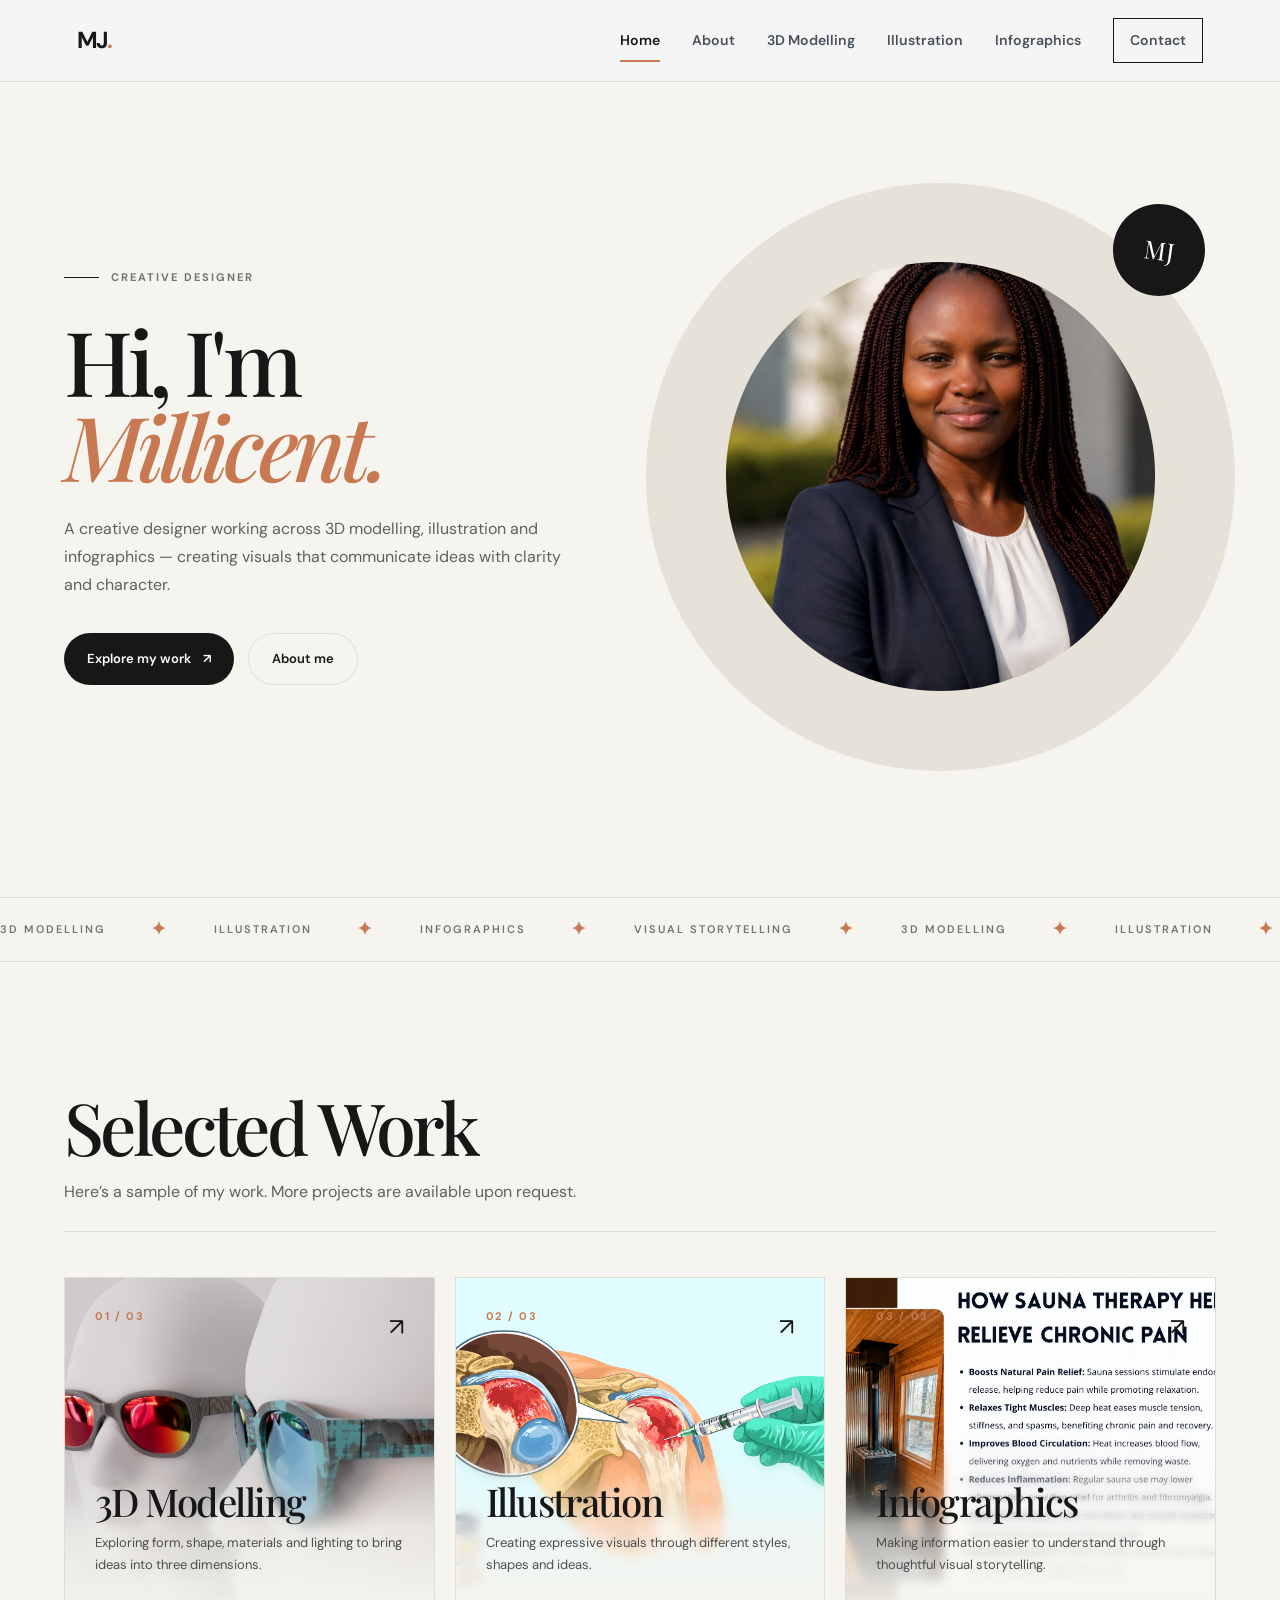
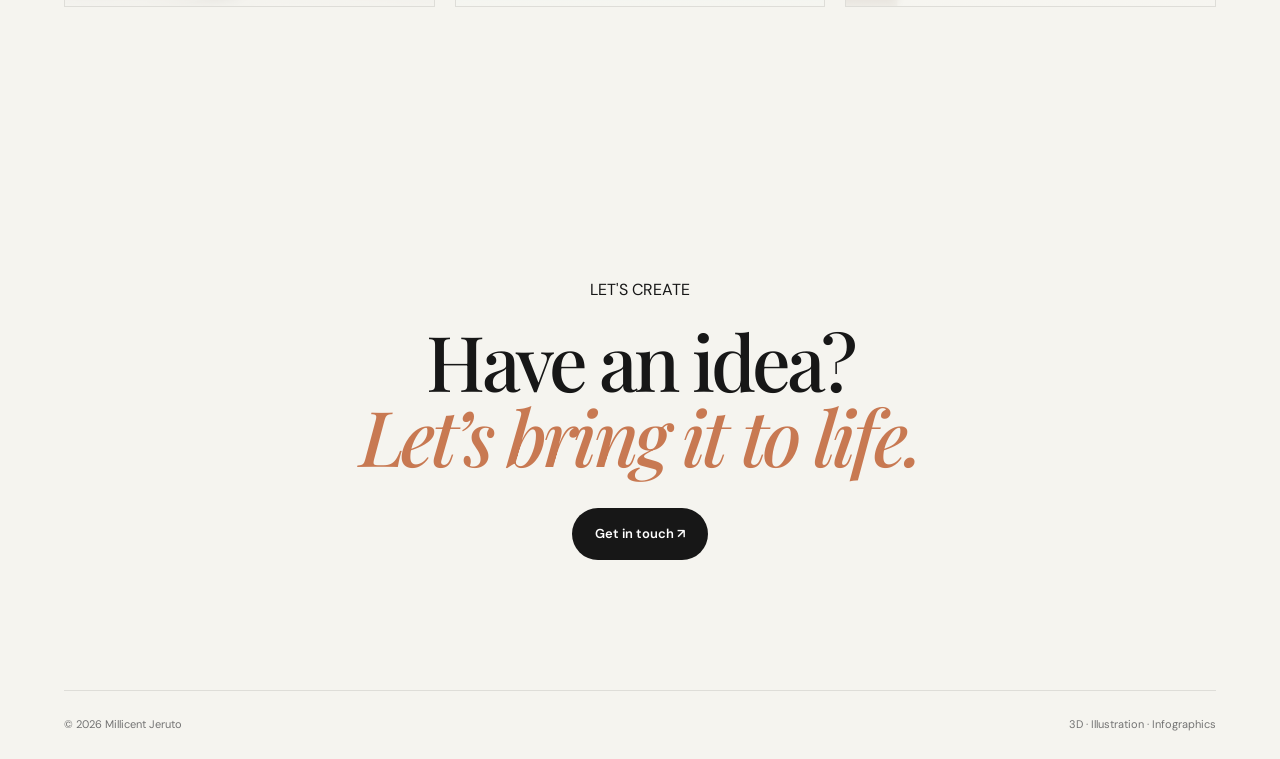
==== commit 9501e175: "Update index.html" ====
--- a/index.html
+++ b/index.html
@@ -278,7 +278,6 @@
 
     .marquee {
       width: 100%;
-
       overflow: hidden;
 
       border-top: 1px solid var(--line);
@@ -879,7 +878,7 @@
         <div class="portrait">
 
           <img
-            src="pfp.png"
+            src="Professional%20photo.png"
             alt="Portrait of Millicent Jeruto"
             onerror="
               this.style.display='none';
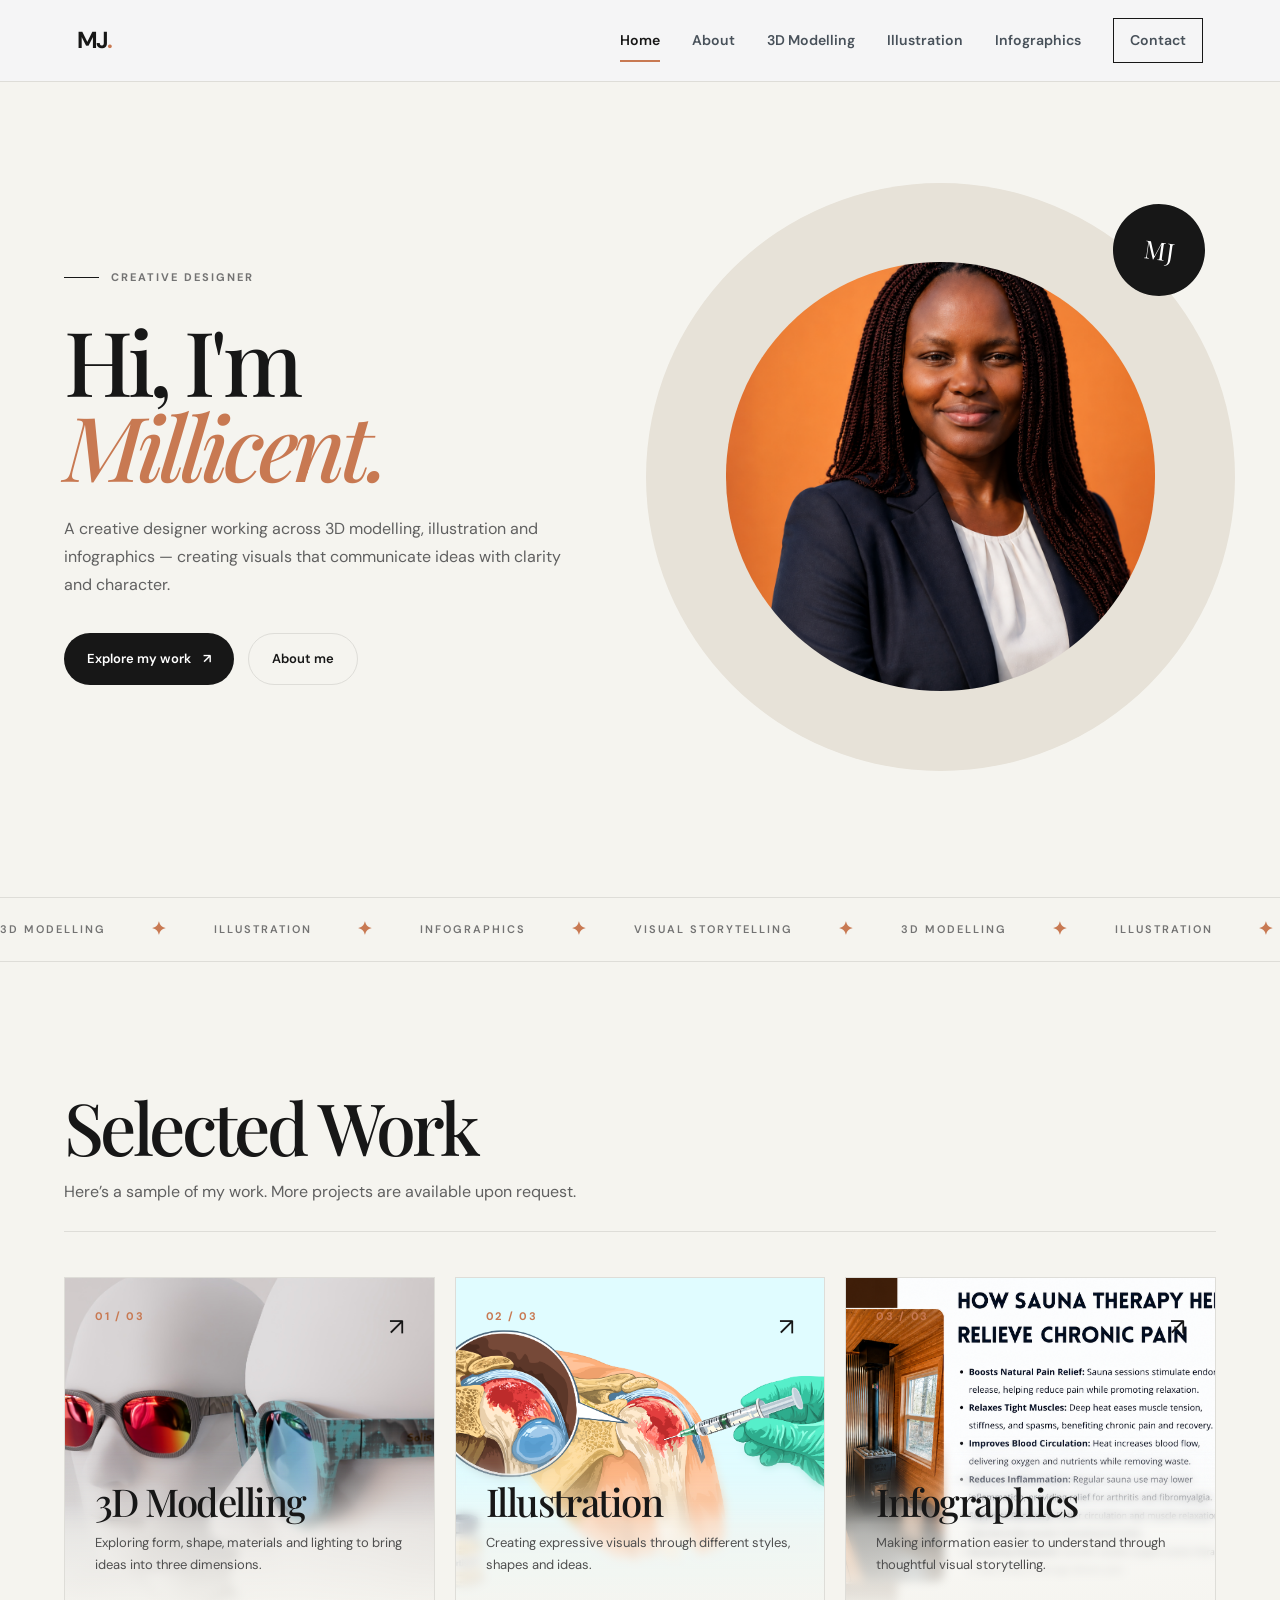
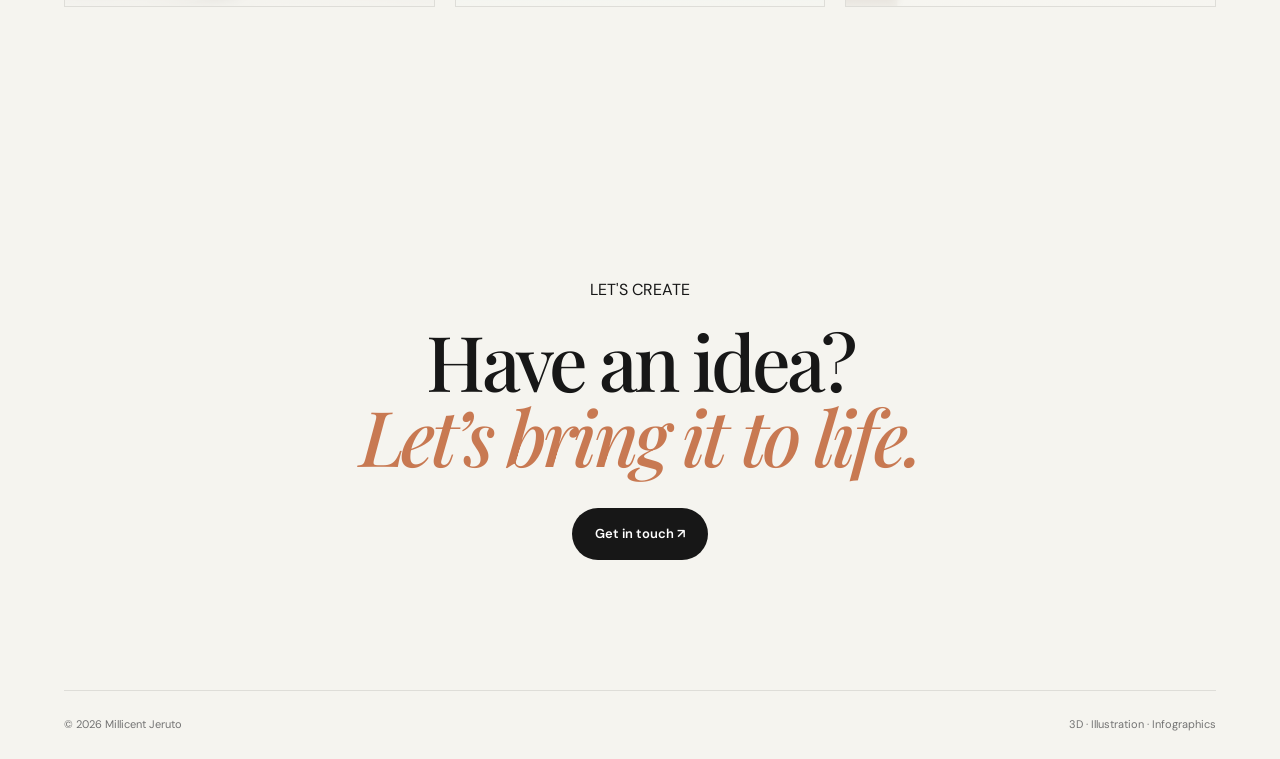
==== commit f3e4b18d: "Update index.html" ====
--- a/index.html
+++ b/index.html
@@ -878,7 +878,7 @@
         <div class="portrait">
 
           <img
-            src="Professional%20photo.png"
+            src="ChatGPT%20Image%20Aug%2024%2C%202026%2C%2003_54_03%20PM.png"
             alt="Portrait of Millicent Jeruto"
             onerror="
               this.style.display='none';
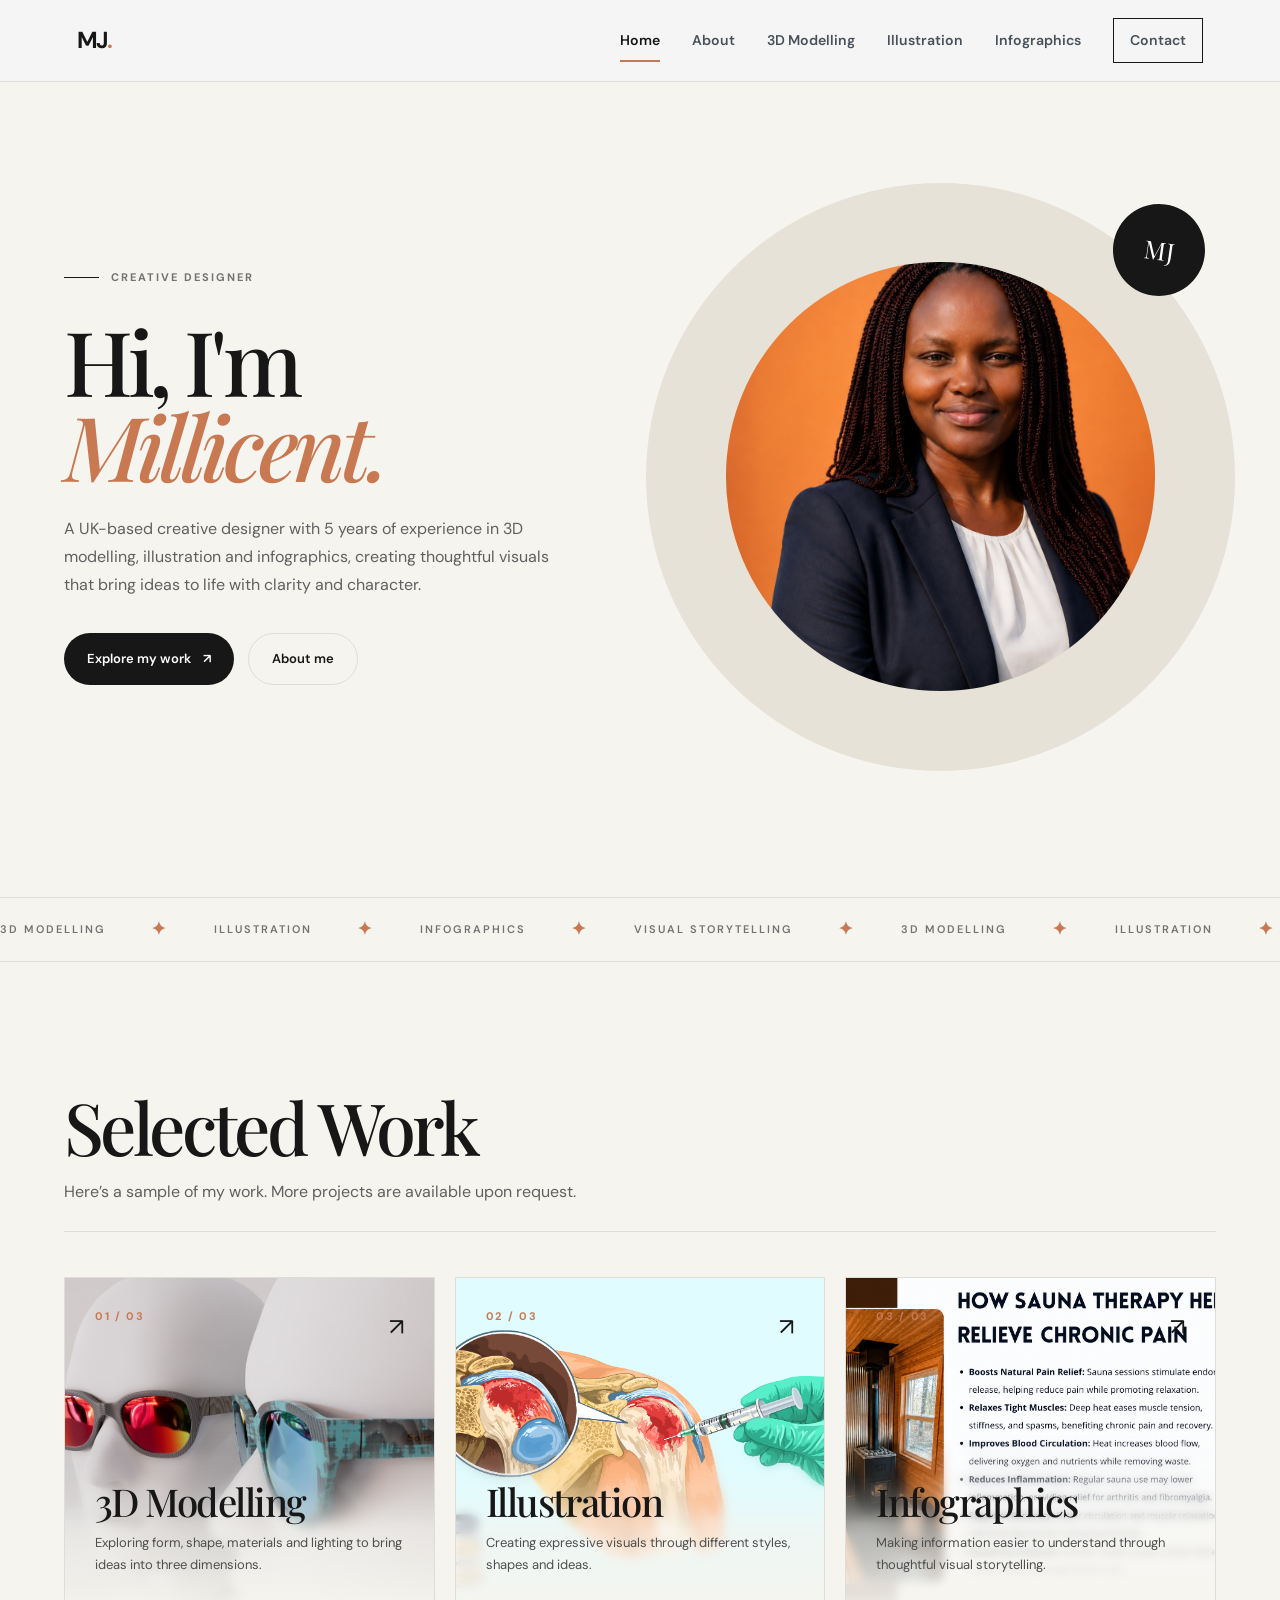
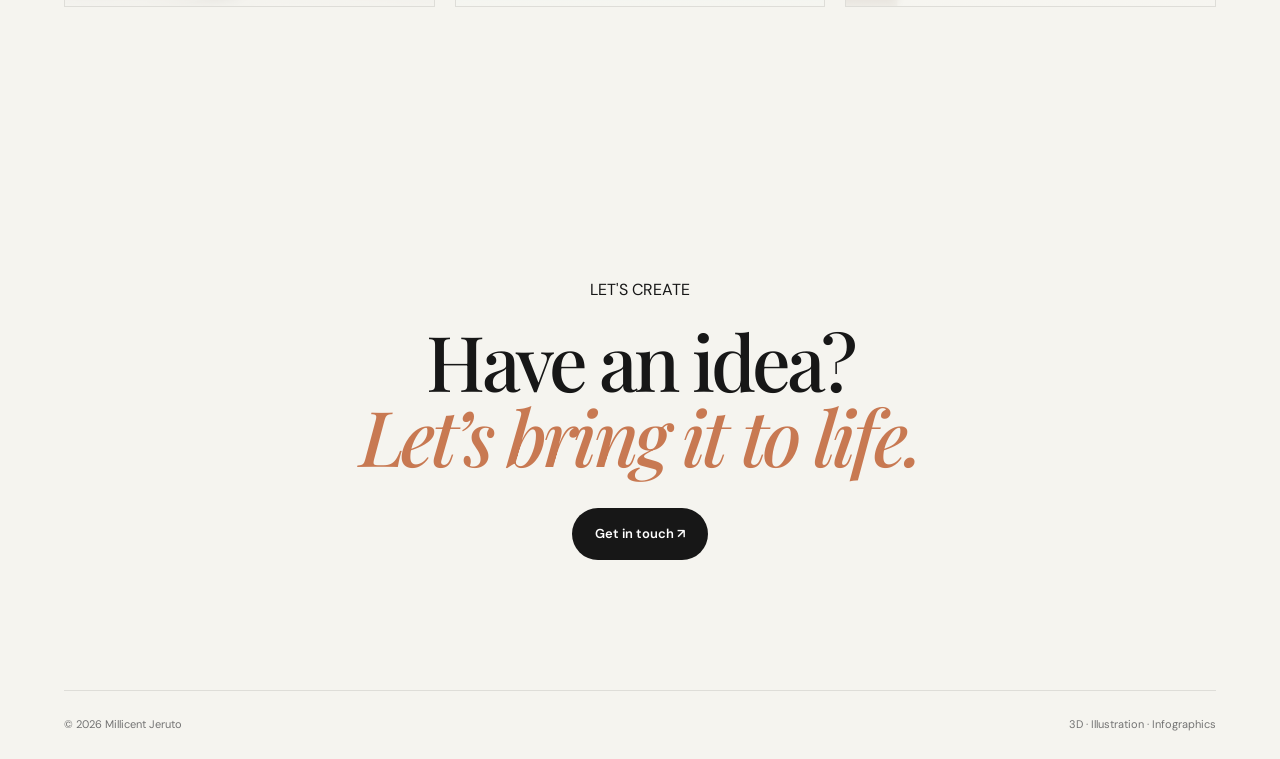
==== commit 7553b288: "Update index.html" ====
--- a/index.html
+++ b/index.html
@@ -7,7 +7,7 @@
 
   <meta
     name="description"
-    content="Millicent Jeruto — creative designer specializing in 3D modelling, illustration and infographics."
+    content="Millicent Jeruto — UK-based creative designer with 5 years of experience in 3D modelling, illustration and infographics."
   >
 
   <title>Millicent Jeruto | Creative Designer</title>
@@ -842,9 +842,9 @@
         </h1>
 
         <p class="hero-description">
-          A creative designer working across 3D modelling, illustration and
-          infographics — creating visuals that communicate ideas with
-          clarity and character.
+          A UK-based creative designer with 5 years of experience in 3D modelling,
+          illustration and infographics, creating thoughtful visuals that bring
+          ideas to life with clarity and character.
         </p>
 
         <div class="hero-actions">
@@ -916,67 +916,47 @@
       <div class="marquee-track">
 
         <div class="marquee-group">
-
           <span>3D MODELLING</span>
           <span class="dot">✦</span>
-
           <span>ILLUSTRATION</span>
           <span class="dot">✦</span>
-
           <span>INFOGRAPHICS</span>
           <span class="dot">✦</span>
-
           <span>VISUAL STORYTELLING</span>
           <span class="dot">✦</span>
-
         </div>
 
         <div class="marquee-group" aria-hidden="true">
-
           <span>3D MODELLING</span>
           <span class="dot">✦</span>
-
           <span>ILLUSTRATION</span>
           <span class="dot">✦</span>
-
           <span>INFOGRAPHICS</span>
           <span class="dot">✦</span>
-
           <span>VISUAL STORYTELLING</span>
           <span class="dot">✦</span>
-
         </div>
 
         <div class="marquee-group" aria-hidden="true">
-
           <span>3D MODELLING</span>
           <span class="dot">✦</span>
-
           <span>ILLUSTRATION</span>
           <span class="dot">✦</span>
-
           <span>INFOGRAPHICS</span>
           <span class="dot">✦</span>
-
           <span>VISUAL STORYTELLING</span>
           <span class="dot">✦</span>
-
         </div>
 
         <div class="marquee-group" aria-hidden="true">
-
           <span>3D MODELLING</span>
           <span class="dot">✦</span>
-
           <span>ILLUSTRATION</span>
           <span class="dot">✦</span>
-
           <span>INFOGRAPHICS</span>
           <span class="dot">✦</span>
-
           <span>VISUAL STORYTELLING</span>
           <span class="dot">✦</span>
-
         </div>
 
       </div>
